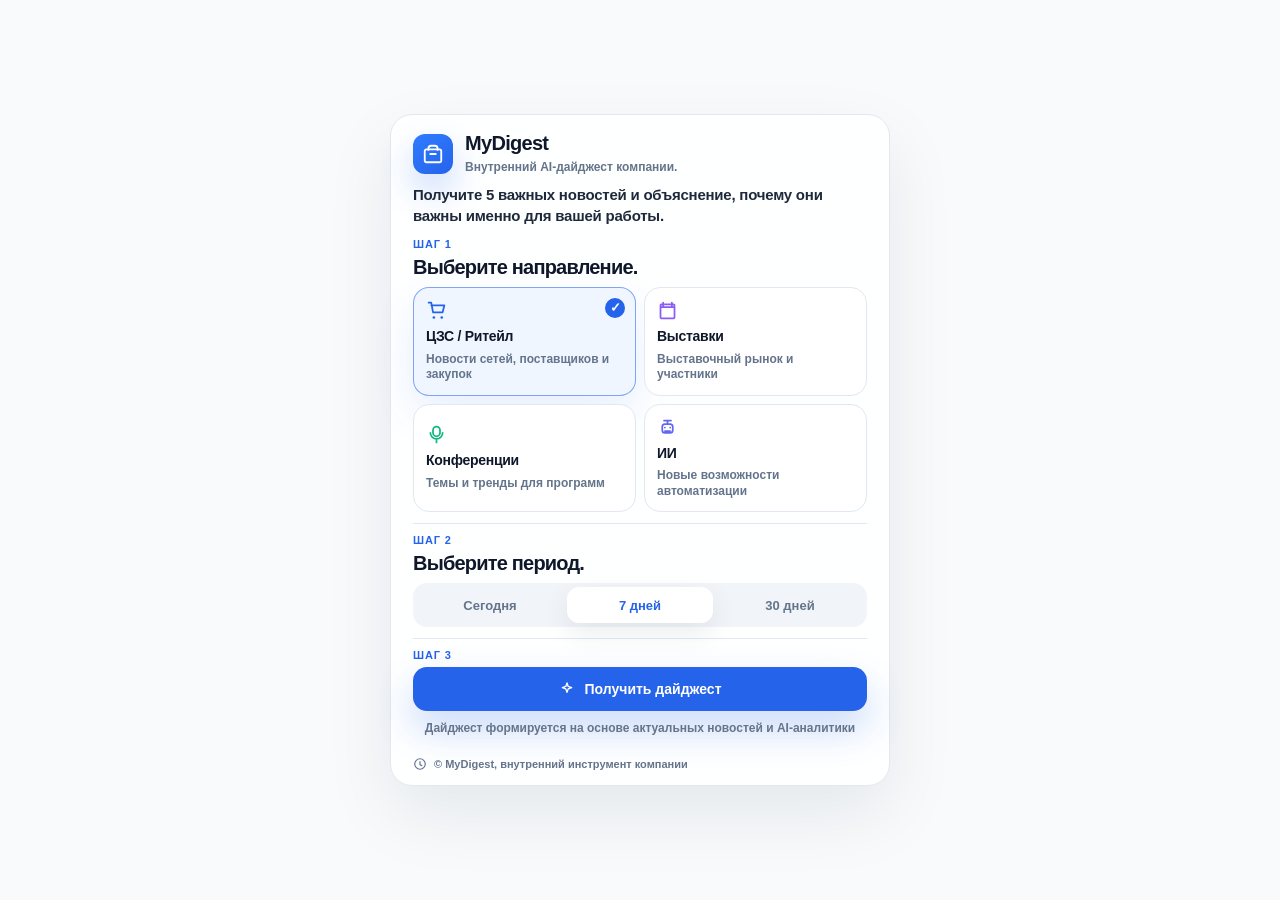
==== index.html @ b39a6622 "Add files via upload" ====
<!doctype html>
<html lang="ru">
<head>
  <meta charset="utf-8" />
  <meta name="viewport" content="width=device-width, initial-scale=1" />
  <title>MyDigest</title>
  <style>
    :root {
      --blue: #2563eb;
      --blue-2: #1d4ed8;
      --ink: #0f172a;
      --text: #1e293b;
      --muted: #64748b;
      --line: #e2e8f0;
      --bg: #f8fafc;
      --soft: #f1f5f9;
      --active: #eff6ff;
      --panel: #ffffff;
      --shadow: 0 28px 70px rgba(15, 23, 42, .08);
      --soft-shadow: 0 16px 38px rgba(15, 23, 42, .06);
      --workspace-bg: url("workspace-bg.jpg");
    }

    * { box-sizing: border-box; }

    html,
    body {
      width: 100%;
      height: 100%;
      min-height: 100%;
      margin: 0;
      padding: 0;
      color: var(--ink);
      background: var(--bg);
      font-family: Inter, "SF Pro Display", "Segoe UI", Arial, sans-serif;
      -webkit-font-smoothing: antialiased;
      text-rendering: optimizeLegibility;
    }

    body {
      min-height: 100vh;
      overflow: hidden;
    }

    body::before,
    body::after {
      content: "";
      position: fixed;
      inset: 0;
      pointer-events: none;
    }

    body::before {
      z-index: -2;
      background:
        radial-gradient(circle at 72% 8%, rgba(37,99,235,.10), transparent 32%),
        radial-gradient(circle at 18% 92%, rgba(37,99,235,.06), transparent 30%),
        var(--workspace-bg) center / cover no-repeat;
      filter: blur(20px);
      transform: scale(1.045);
      opacity: .72;
    }

    body::after {
      z-index: -1;
      background: rgba(248,250,252,.90);
      backdrop-filter: blur(2px);
    }

    button,
    input { font: inherit; }

    button { cursor: pointer; }
    svg { display: block; }

    .app {
      width: 100vw;
      height: 100vh;
      min-height: 100vh;
      display: block;
    }

    .screen {
      height: 100vh;
      min-height: 100vh;
    }

    .start-screen {
      display: grid;
      place-items: center;
      padding: 14px;
    }

    .start-shell {
      width: min(100%, 500px);
      max-height: calc(100vh - 28px);
      padding: 18px 22px 14px;
      border: 1px solid var(--line);
      border-radius: 22px;
      background: rgba(255,255,255,.92);
      box-shadow: var(--shadow);
    }

    .brand {
      display: flex;
      align-items: center;
      gap: 12px;
      margin-bottom: 10px;
    }

    .logo {
      width: 40px;
      height: 40px;
      display: grid;
      place-items: center;
      flex: 0 0 auto;
      border-radius: 12px;
      background: linear-gradient(145deg, #2f7cff, var(--blue));
      color: #fff;
      box-shadow: 0 16px 34px rgba(37,99,235,.24);
    }

    .brand-title {
      margin: 0;
      font-size: 20px;
      line-height: 1.05;
      font-weight: 820;
      letter-spacing: -.035em;
    }

    .brand-subtitle {
      margin: 5px 0 0;
      color: var(--muted);
      font-size: 12px;
      line-height: 1.35;
      font-weight: 560;
    }

    .start-description {
      margin: 0 0 12px;
      max-width: 440px;
      color: var(--text);
      font-size: 15px;
      line-height: 1.38;
      font-weight: 620;
      letter-spacing: -.015em;
    }

    .step {
      padding: 11px 0;
      border-top: 1px solid var(--line);
    }

    .step:first-of-type {
      padding-top: 0;
      border-top: 0;
    }

    .step-label {
      margin: 0 0 6px;
      color: var(--blue);
      font-size: 11px;
      line-height: 1;
      font-weight: 850;
      letter-spacing: .08em;
      text-transform: uppercase;
    }

    .step-title {
      margin: 0 0 9px;
      color: var(--ink);
      font-size: 20px;
      line-height: 1.12;
      font-weight: 850;
      letter-spacing: -.04em;
    }

    .direction-grid {
      display: grid;
      grid-template-columns: repeat(2, minmax(0, 1fr));
      gap: 8px;
    }

    .direction-card {
      position: relative;
      min-height: 88px;
      padding: 12px;
      border: 1px solid var(--line);
      border-radius: 16px;
      background: #fff;
      color: var(--text);
      text-align: left;
      transition: border-color .18s ease, background .18s ease, box-shadow .18s ease, transform .18s ease;
    }

    .direction-card:hover {
      transform: translateY(-1px);
      border-color: #cbd5e1;
      box-shadow: var(--soft-shadow);
    }

    .direction-card.active {
      border-color: rgba(37,99,235,.55);
      background: var(--active);
      box-shadow: 0 18px 42px rgba(37,99,235,.10);
    }

    .direction-card svg {
      width: 21px;
      height: 21px;
      margin-bottom: 7px;
      color: var(--icon);
    }

    .direction-title {
      display: block;
      margin-bottom: 7px;
      color: var(--ink);
      font-size: 14px;
      line-height: 1.2;
      font-weight: 820;
      letter-spacing: -.02em;
    }

    .direction-desc {
      display: block;
      color: var(--muted);
      font-size: 12px;
      line-height: 1.28;
      font-weight: 560;
    }

    .selected-check {
      position: absolute;
      top: 10px;
      right: 10px;
      width: 20px;
      height: 20px;
      display: none;
      place-items: center;
      border-radius: 50%;
      background: var(--blue);
      color: #fff;
      font-size: 13px;
      font-weight: 900;
    }

    .direction-card.active .selected-check { display: grid; }

    .period-list {
      display: grid;
      grid-template-columns: repeat(3, minmax(0, 1fr));
      gap: 4px;
      padding: 4px;
      border-radius: 14px;
      background: var(--soft);
    }

    .period {
      height: 36px;
      display: grid;
      place-items: center;
      border-radius: 12px;
      color: var(--muted);
      font-size: 13px;
      font-weight: 760;
      cursor: pointer;
      transition: background .18s ease, color .18s ease, box-shadow .18s ease;
    }

    .period input {
      position: absolute;
      opacity: 0;
      pointer-events: none;
    }

    .period:has(input:checked) {
      background: #fff;
      color: var(--blue);
      box-shadow: 0 10px 28px rgba(15, 23, 42, .08);
    }

    .primary {
      width: 100%;
      height: 44px;
      display: inline-flex;
      align-items: center;
      justify-content: center;
      gap: 10px;
      border: 0;
      border-radius: 14px;
      background: var(--blue);
      color: #fff;
      font-size: 14px;
      font-weight: 850;
      box-shadow: 0 18px 38px rgba(37,99,235,.24);
      transition: transform .18s ease, background .18s ease, box-shadow .18s ease;
    }

    .primary:hover:not(:disabled) {
      transform: translateY(-1px);
      background: var(--blue-2);
      box-shadow: 0 22px 44px rgba(37,99,235,.28);
    }

    .primary:disabled {
      background: #cbd5e1;
      box-shadow: none;
      cursor: wait;
      transform: none;
    }

    .form-note {
      margin: 9px 0 0;
      color: var(--muted);
      font-size: 12px;
      line-height: 1.38;
      font-weight: 650;
      text-align: center;
    }

    .copyright {
      margin-top: 9px;
      display: flex;
      align-items: center;
      gap: 7px;
      color: var(--muted);
      font-size: 11px;
      font-weight: 600;
    }

    .digest-screen {
      display: none;
      grid-template-rows: auto 1fr;
    }

    .app.is-reading .start-screen { display: none; }
    .app.is-reading .digest-screen { display: grid; }

    .digest-header {
      height: 54px;
      padding: 0 32px;
      display: flex;
      align-items: center;
      justify-content: space-between;
      gap: 22px;
      border-bottom: 1px solid var(--line);
      background: rgba(255,255,255,.76);
      backdrop-filter: blur(18px);
    }

    .header-brand {
      display: flex;
      align-items: center;
      gap: 12px;
      min-width: 0;
    }

    .header-logo {
      width: 30px;
      height: 30px;
      border-radius: 10px;
    }

    .header-name {
      color: var(--ink);
      font-size: 15px;
      font-weight: 850;
      letter-spacing: -.03em;
    }

    .digest-meta {
      margin-left: 8px;
      color: var(--muted);
      font-size: 12px;
      font-weight: 720;
    }

    .secondary {
      height: 36px;
      padding: 0 14px;
      border: 1px solid var(--line);
      border-radius: 12px;
      background: #fff;
      color: var(--blue);
      font-size: 12px;
      font-weight: 820;
      box-shadow: var(--soft-shadow);
      transition: border-color .18s ease, transform .18s ease;
    }

    .secondary:hover {
      border-color: rgba(37,99,235,.4);
      transform: translateY(-1px);
    }

    .digest-workspace {
      width: min(100%, 1040px);
      margin: 0 auto;
      height: calc(100vh - 54px);
      padding: 14px 22px 12px;
      overflow: hidden;
      display: grid;
      grid-template-rows: auto auto auto minmax(0, 1fr) auto;
    }

    .digest-intro {
      margin-bottom: 10px;
      display: grid;
      gap: 6px;
    }

    .digest-intro h1 {
      margin: 0;
      color: var(--ink);
      font-size: 24px;
      line-height: 1.12;
      font-weight: 850;
      letter-spacing: -.045em;
    }

    .digest-intro p {
      margin: 0;
      max-width: 720px;
      color: var(--muted);
      font-size: 13px;
      line-height: 1.35;
      font-weight: 560;
    }

    .topic-card {
      margin-bottom: 10px;
      padding: 11px 14px;
      display: flex;
      align-items: flex-start;
      gap: 14px;
      border: 1px solid #bfdbfe;
      border-radius: 18px;
      background: linear-gradient(135deg, #eff6ff, #fff);
      box-shadow: 0 12px 34px rgba(37,99,235,.08);
    }

    .topic-icon {
      width: 34px;
      height: 34px;
      display: grid;
      place-items: center;
      flex: 0 0 auto;
      border-radius: 12px;
      background: #dbeafe;
      color: var(--blue);
    }

    .topic-card strong {
      display: block;
      margin-bottom: 4px;
      color: var(--blue);
      font-size: 12px;
      font-weight: 850;
    }

    .topic-card p {
      margin: 0;
      color: var(--text);
      font-size: 14px;
      line-height: 1.35;
      font-weight: 650;
    }

    .toolbar {
      margin-bottom: 10px;
      display: grid;
      grid-template-columns: auto 1fr auto;
      align-items: center;
      gap: 22px;
    }

    .news-count {
      color: var(--ink);
      font-size: 13px;
      font-weight: 850;
      letter-spacing: -.015em;
    }

    .dots {
      display: flex;
      justify-content: center;
      gap: 10px;
    }

    .dot {
      width: 8px;
      height: 8px;
      padding: 0;
      border: 0;
      border-radius: 50%;
      background: #cbd5e1;
    }

    .dot.active { background: var(--blue); }

    .arrows {
      display: flex;
      gap: 10px;
    }

    .arrow {
      width: 38px;
      height: 38px;
      display: grid;
      place-items: center;
      border: 1px solid var(--line);
      border-radius: 14px;
      background: #fff;
      color: var(--muted);
      box-shadow: var(--soft-shadow);
      transition: border-color .18s ease, color .18s ease, transform .18s ease;
    }

    .arrow:hover:not(:disabled) {
      border-color: var(--blue);
      color: var(--blue);
      transform: translateY(-1px);
    }

    .arrow.next {
      border-color: var(--blue);
      color: var(--blue);
    }

    .arrow:disabled {
      opacity: .42;
      cursor: not-allowed;
      transform: none;
    }

    .content {
      min-height: 0;
      overflow: hidden;
    }

    .card,
    .state-card {
      width: 100%;
      border: 1px solid var(--line);
      border-radius: 20px;
      background: rgba(255,255,255,.96);
      box-shadow: var(--shadow);
    }

    .card {
      height: 100%;
      min-height: 0;
      padding: 18px 26px 16px;
      animation: fadeIn .22s ease both;
      overflow: hidden;
    }

    @keyframes fadeIn {
      from { opacity: 0; transform: translateY(6px); }
      to { opacity: 1; transform: translateY(0); }
    }

    .news-title {
      margin: 0 0 10px;
      max-width: 900px;
      color: var(--ink);
      font-size: clamp(27px, 2.2vw, 38px);
      line-height: 1.08;
      font-weight: 880;
      letter-spacing: -.055em;
      text-wrap: balance;
    }

    .source-row {
      margin-bottom: 12px;
      padding-bottom: 10px;
      display: flex;
      align-items: center;
      justify-content: space-between;
      gap: 18px;
      border-bottom: 1px solid var(--line);
      color: var(--muted);
      font-size: 12px;
      font-weight: 680;
    }

    .source-left {
      display: flex;
      align-items: center;
      gap: 10px;
      min-width: 0;
    }

    .source-left strong {
      color: var(--ink);
      font-weight: 850;
    }

    .source-link {
      color: var(--blue);
      font-size: 13px;
      font-weight: 850;
      text-decoration: none;
      white-space: nowrap;
    }

    .source-link:hover { text-decoration: underline; }

    .insight-block {
      margin-bottom: 12px;
      padding: 11px 14px;
      display: grid;
      grid-template-columns: auto 1fr;
      gap: 13px;
      border: 1px solid #bfdbfe;
      border-radius: 16px;
      background: #eff6ff;
    }

    .insight-icon {
      width: 30px;
      height: 30px;
      display: grid;
      place-items: center;
      border-radius: 11px;
      background: #dbeafe;
      color: var(--blue);
    }

    .block-kicker {
      margin: 0 0 5px;
      color: var(--blue);
      font-size: 12px;
      line-height: 1;
      font-weight: 850;
      letter-spacing: .01em;
    }

    .insight-text {
      margin: 0;
      max-width: 820px;
      color: var(--ink);
      font-size: 15px;
      line-height: 1.4;
      font-weight: 640;
    }

    .news-block {
      padding-top: 2px;
    }

    .news-block h3 {
      margin: 0 0 7px;
      color: var(--ink);
      font-size: 14px;
      font-weight: 850;
      letter-spacing: -.02em;
    }

    .news-text {
      max-width: 820px;
      color: var(--text);
      font-size: 14px;
      line-height: 1.4;
      font-weight: 500;
    }

    .news-text p {
      margin: 0 0 6px;
    }

    .news-text p:last-child { margin-bottom: 0; }

    .card-footer {
      margin-top: 10px;
      padding-top: 9px;
      display: flex;
      align-items: center;
      justify-content: space-between;
      gap: 18px;
      border-top: 1px solid var(--line);
      color: var(--muted);
      font-size: 12px;
      font-weight: 720;
    }

    .badges {
      display: flex;
      align-items: center;
      gap: 8px;
      flex-wrap: wrap;
    }

    .badge {
      padding: 6px 9px;
      border-radius: 999px;
      background: var(--active);
      color: var(--blue);
      font-size: 11px;
      font-weight: 850;
    }

    .bottom-nav {
      margin-top: 9px;
      display: grid;
      grid-template-columns: 1fr auto 1fr;
      align-items: center;
      gap: 14px;
    }

    .bottom-button {
      height: 44px;
      padding: 0 22px;
      border: 1px solid var(--line);
      border-radius: 12px;
      background: #fff;
      color: var(--ink);
      font-size: 14px;
      font-weight: 760;
      box-shadow: var(--soft-shadow);
    }

    .bottom-button:last-child {
      justify-self: end;
      color: var(--blue);
      border-color: rgba(37,99,235,.35);
    }

    .bottom-button:disabled {
      opacity: .42;
      cursor: not-allowed;
    }

    .bottom-counter {
      color: var(--muted);
      font-size: 14px;
      font-weight: 760;
    }

    .state-card {
      min-height: 0;
      display: grid;
      place-items: center;
      padding: 34px;
    }

    .state-inner {
      max-width: 430px;
      text-align: center;
    }

    .state-icon {
      width: 92px;
      height: 92px;
      margin: 0 auto 22px;
      display: grid;
      place-items: center;
      color: var(--blue);
    }

    .state-card h2 {
      margin: 0 0 10px;
      color: var(--ink);
      font-size: 22px;
      line-height: 1.2;
      font-weight: 850;
      letter-spacing: -.035em;
    }

    .state-card p {
      margin: 0 0 22px;
      color: var(--muted);
      font-size: 15px;
      line-height: 1.55;
      font-weight: 560;
    }

    .retry {
      width: auto;
      min-width: 168px;
      padding: 0 18px;
    }

    .spinner {
      width: 72px;
      height: 72px;
      border: 7px solid #dbeafe;
      border-top-color: var(--blue);
      border-radius: 50%;
      animation: spin 1s linear infinite;
    }

    @keyframes spin {
      to { transform: rotate(360deg); }
    }

    @media (max-width: 760px) {
      .start-screen { padding: 18px; }
      .start-shell { padding: 24px 20px 18px; }
      .direction-grid { grid-template-columns: 1fr; }
      .digest-header { padding: 0 18px; }
      .digest-meta { display: none; }
      .digest-workspace { padding: 22px 18px 26px; }
      .toolbar { grid-template-columns: 1fr auto; }
      .dots { order: 3; grid-column: 1 / -1; }
      .card { padding: 24px 20px 20px; }
      .news-title { font-size: 32px; }
      .source-row,
      .card-footer,
      .bottom-nav { align-items: flex-start; flex-direction: column; display: flex; }
      .bottom-button:last-child { justify-self: stretch; }
      .bottom-button { width: 100%; }
    }
  </style>
</head>
<body>
  <main class="app is-select" id="app">
    <section class="screen start-screen" aria-label="Получение дайджеста">
      <div class="start-shell">
        <div class="brand">
          <div class="logo" aria-hidden="true">
            <svg width="22" height="22" viewBox="0 0 24 24" fill="none">
              <path d="M7 7.5V6a3 3 0 0 1 3-3h4a3 3 0 0 1 3 3v1.5" stroke="currentColor" stroke-width="2" stroke-linecap="round"/>
              <path d="M5 7h14a2 2 0 0 1 2 2v10a2 2 0 0 1-2 2H5a2 2 0 0 1-2-2V9a2 2 0 0 1 2-2Z" stroke="currentColor" stroke-width="2"/>
              <path d="M9 12h6" stroke="currentColor" stroke-width="2" stroke-linecap="round"/>
            </svg>
          </div>
          <div>
            <h1 class="brand-title">MyDigest</h1>
            <p class="brand-subtitle">Внутренний AI-дайджест компании.</p>
          </div>
        </div>

        <p class="start-description">Получите 5 важных новостей и объяснение, почему они важны именно для вашей работы.</p>

        <section class="step">
          <p class="step-label">Шаг 1</p>
          <h2 class="step-title">Выберите направление.</h2>
          <div class="direction-grid">
            <button class="direction-card active" type="button" data-direction="ЦЗС / Ритейл" data-api-direction="retail" style="--icon:#2563eb">
              <span class="selected-check">✓</span>
              <svg viewBox="0 0 24 24" fill="none"><path d="M6 6h15l-2 8H8L6 3H3" stroke="currentColor" stroke-width="2" stroke-linecap="round" stroke-linejoin="round"/><circle cx="9" cy="20" r="1.5" fill="currentColor"/><circle cx="18" cy="20" r="1.5" fill="currentColor"/></svg>
              <span class="direction-title">ЦЗС / Ритейл</span>
              <span class="direction-desc">Новости сетей, поставщиков и закупок</span>
            </button>
            <button class="direction-card" type="button" data-direction="Выставки" data-api-direction="exhibitions" style="--icon:#8b5cf6">
              <span class="selected-check">✓</span>
              <svg viewBox="0 0 24 24" fill="none"><path d="M7 3v4M17 3v4M4 8h16M5 5h14a1 1 0 0 1 1 1v14a1 1 0 0 1-1 1H5a1 1 0 0 1-1-1V6a1 1 0 0 1 1-1Z" stroke="currentColor" stroke-width="2" stroke-linecap="round"/></svg>
              <span class="direction-title">Выставки</span>
              <span class="direction-desc">Выставочный рынок и участники</span>
            </button>
            <button class="direction-card" type="button" data-direction="Конференции" data-api-direction="conferences" style="--icon:#10b981">
              <span class="selected-check">✓</span>
              <svg viewBox="0 0 24 24" fill="none"><path d="M12 14a4 4 0 0 0 4-4V7a4 4 0 0 0-8 0v3a4 4 0 0 0 4 4Z" stroke="currentColor" stroke-width="2"/><path d="M5 10a7 7 0 0 0 14 0M12 17v4" stroke="currentColor" stroke-width="2" stroke-linecap="round"/></svg>
              <span class="direction-title">Конференции</span>
              <span class="direction-desc">Темы и тренды для программ</span>
            </button>
            <button class="direction-card" type="button" data-direction="ИИ" data-api-direction="ai" style="--icon:#6366f1">
              <span class="selected-check">✓</span>
              <svg viewBox="0 0 24 24" fill="none"><rect x="6" y="8" width="12" height="10" rx="3" stroke="currentColor" stroke-width="2"/><path d="M9 12h.01M15 12h.01M9 16h6M12 4v4M8 4h8" stroke="currentColor" stroke-width="2" stroke-linecap="round"/></svg>
              <span class="direction-title">ИИ</span>
              <span class="direction-desc">Новые возможности автоматизации</span>
            </button>
          </div>
        </section>

        <section class="step">
          <p class="step-label">Шаг 2</p>
          <h2 class="step-title">Выберите период.</h2>
          <div class="period-list">
            <label class="period"><input type="radio" name="period" value="today"><span>Сегодня</span></label>
            <label class="period"><input type="radio" name="period" value="7d" checked><span>7 дней</span></label>
            <label class="period"><input type="radio" name="period" value="30d"><span>30 дней</span></label>
          </div>
        </section>

        <section class="step">
          <p class="step-label">Шаг 3</p>
          <button class="primary" id="generateButton" type="button">
            <svg width="16" height="16" viewBox="0 0 24 24" fill="none"><path d="M12 3l1.8 5.2L19 10l-5.2 1.8L12 17l-1.8-5.2L5 10l5.2-1.8L12 3Z" stroke="currentColor" stroke-width="2" stroke-linejoin="round"/></svg>
            <span>Получить дайджест</span>
          </button>
          <p class="form-note">Дайджест формируется на основе актуальных новостей и AI-аналитики</p>
        </section>

        <div class="copyright">
          <svg width="14" height="14" viewBox="0 0 24 24" fill="none"><circle cx="12" cy="12" r="9" stroke="currentColor" stroke-width="2"/><path d="M12 8v5l3 2" stroke="currentColor" stroke-width="2" stroke-linecap="round"/></svg>
          <span>© MyDigest, внутренний инструмент компании</span>
        </div>
      </div>
    </section>

    <section class="screen digest-screen" aria-label="Чтение дайджеста">
      <header class="digest-header">
        <div class="header-brand">
          <div class="logo header-logo" aria-hidden="true">
            <svg width="18" height="18" viewBox="0 0 24 24" fill="none">
              <path d="M7 7.5V6a3 3 0 0 1 3-3h4a3 3 0 0 1 3 3v1.5" stroke="currentColor" stroke-width="2" stroke-linecap="round"/>
              <path d="M5 7h14a2 2 0 0 1 2 2v10a2 2 0 0 1-2 2H5a2 2 0 0 1-2-2V9a2 2 0 0 1 2-2Z" stroke="currentColor" stroke-width="2"/>
            </svg>
          </div>
          <span class="header-name">MyDigest</span>
          <span class="digest-meta" id="digestMeta">ЦЗС / Ритейл · 7 дней</span>
        </div>
        <button class="secondary" id="newDigestButton" type="button">+ Новый дайджест</button>
      </header>

      <div class="digest-workspace">
        <section class="digest-intro">
          <h1 id="summaryText">Мы нашли 5 важных новостей</h1>
          <p>Ниже — краткий анализ того, почему эти новости важны именно для вашей работы.</p>
        </section>

        <section class="topic-card" id="topicCard">
          <div class="topic-icon" aria-hidden="true">
            <svg width="21" height="21" viewBox="0 0 24 24" fill="none"><path d="M12 3l1.8 5.2L19 10l-5.2 1.8L12 17l-1.8-5.2L5 10l5.2-1.8L12 3Z" stroke="currentColor" stroke-width="2" stroke-linejoin="round"/></svg>
          </div>
          <div>
            <strong>Главная тема недели.</strong>
            <p id="topicText">Рынок требует больше проверенных фактов, ясных выводов и связи с рабочим контекстом.</p>
          </div>
        </section>

        <div class="toolbar" id="toolbar">
          <div class="news-count" id="newsCount">Новость 1 из 5</div>
          <div class="dots" id="dots"></div>
          <div class="arrows">
            <button class="arrow" id="prevButton" type="button" aria-label="Предыдущая новость">
              <svg width="20" height="20" viewBox="0 0 24 24" fill="none"><path d="M15 6l-6 6 6 6" stroke="currentColor" stroke-width="2" stroke-linecap="round" stroke-linejoin="round"/></svg>
            </button>
            <button class="arrow next" id="nextButton" type="button" aria-label="Следующая новость">
              <svg width="20" height="20" viewBox="0 0 24 24" fill="none"><path d="M9 6l6 6-6 6" stroke="currentColor" stroke-width="2" stroke-linecap="round" stroke-linejoin="round"/></svg>
            </button>
          </div>
        </div>

        <section class="content" id="content"></section>

        <nav class="bottom-nav" id="bottomNav" aria-label="Навигация по новостям">
          <button class="bottom-button" id="bottomPrevButton" type="button">← Предыдущая</button>
          <span class="bottom-counter" id="bottomCounter">1 из 5</span>
          <button class="bottom-button" id="bottomNextButton" type="button">Следующая →</button>
        </nav>
      </div>
    </section>
  </main>

  <script>
    const DEMO_FALLBACK = {
      "ЦЗС / Ритейл": [
        {
          title: "Сети усиливают требования к устойчивости поставщика.",
          insight: "Для ЦЗС это означает, что переговоры всё чаще строятся не только вокруг продукта, но и вокруг логистики, промо-поддержки, маржи и финансовой устойчивости поставщика.",
          summary: "Крупные ритейлеры усиливают предварительную оценку поставщиков ещё до начала переговоров. Помимо качества продукта, сети всё чаще запрашивают данные по маржинальности, стабильности поставок, промо-плану и готовности работать с категорией на длинной дистанции. Это меняет ожидания к поставщикам и делает коммерческую подготовку важнее обычной презентации товара.",
          source: "Retail.ru",
          url: "https://www.retail.ru/news/fix-price-sredniy-chek-v-kategorii-stm-vyros-na-32-16-aprelya-2024-239891/"
        }
      ],
      "Выставки": [
        {
          title: "Выставки смещаются от посещения стендов к практическим маршрутам.",
          insight: "Для выставочных проектов это сигнал, что ценность события всё сильнее зависит от полезных встреч, понятной навигации и деловой программы вокруг конкретных задач посетителя.",
          summary: "Участники отраслевых событий всё чаще оценивают выставку не по масштабу экспозиции, а по практической пользе визита. Посетителям важны заранее собранные маршруты, подбор поставщиков, короткие деловые сессии и возможность быстро найти нужные контакты. Это усиливает роль организатора как навигатора по рынку, а не только продавца площади.",
          source: "ExpoMap",
          url: "https://www.prod-expo.ru/ru/media/news/index.php?id4=19779"
        }
      ],
      "Конференции": [
        {
          title: "Практическая регуляторика остаётся самой ценной темой для аудитории.",
          insight: "Для конференционного направления это показывает спрос на программы, где регуляторные изменения объясняются через кейсы, ошибки компаний и понятный контекст для участников рынка.",
          summary: "В медицинских и фармацевтических направлениях участникам важны изменения правил, разборы ошибок и практические последствия для бизнеса. Аудитория ожидает не общих лекций, а прикладного контекста: какие документы меняются, где возникают риски, как это влияет на сроки, доступ к рынку и операционную работу. Такие темы сохраняют высокий интерес, потому что напрямую связаны с деньгами и устойчивостью компаний.",
          source: "Vademecum",
          url: "https://medvestnik.ru/content/articles/ot-zvonka-do-chernogo-lebedya-kak-kliniki-vyjivaut-v-omnikanalnom-haose.html"
        }
      ],
      "ИИ": [
        {
          title: "AI-агенты переходят от экспериментов к рабочим процессам.",
          insight: "Для компании это означает, что ценность ИИ смещается от генерации текста к инструментам, которые встроены в документы, поиск, аналитику и ежедневные операции сотрудников.",
          summary: "Новые AI-инструменты всё чаще подключаются к данным, рабочим системам и корпоративным документам. Компании начинают оценивать ИИ не по эффекту новизны, а по способности сокращать время на поиск, обработку информации и подготовку решений. Это делает внутренние AI-продукты более прикладными: они должны давать проверенный результат в конкретном рабочем сценарии.",
          source: "OpenAI",
          url: "https://openai.com/business/workspace-agents/"
        }
      ]
    };

    const state = {
      direction: "ЦЗС / Ритейл",
      apiDirection: "retail",
      current: 0,
      updatedAt: new Date(),
      items: []
    };

    function demoItemsForDirection(directionName) {
      const lists = {
        "ЦЗС / Ритейл": [
          DEMO_FALLBACK["ЦЗС / Ритейл"][0],
          {
            title: "Онлайн-продажи FMCG продолжают расти быстрее офлайна.",
            insight: "Для ЦЗС это усиливает значение e-commerce аргументов: поставщику важно показывать не только товар, но и готовность к онлайн-каталогу, доставке, промо и работе с данными.",
            summary: "Покупатели всё чаще выбирают удобные онлайн-каналы для товаров повседневного спроса. Ритейлеры развивают собственные сервисы доставки, маркетплейс-партнёрства и быстрые форматы заказа. Для поставщиков это означает рост требований к карточкам товара, остаткам, логистике и скорости реакции на спрос.",
            source: "Infoline",
            url: "https://www.retail.ru/news/fix-price-v-2022-godu-kolichestvo-onlayn-zakazov-vyroslo-v-2-3-raza-22-marta-2023-226967/"
          },
          {
            title: "СТМ становится инструментом контроля цены в категориях.",
            insight: "Для ЦЗС это делает переговоры с поставщиками более коммерческими: сети будут сравнивать бренд не только по узнаваемости, но и по экономике категории рядом с собственной маркой.",
            summary: "Розничные сети продолжают расширять ассортимент собственных торговых марок. СТМ помогает удерживать цену, управлять маржей и закрывать спрос в чувствительных категориях. Это меняет позицию внешних поставщиков: им нужно яснее доказывать добавленную ценность продукта.",
            source: "Retail.ru",
            url: "https://www.retail.ru/news/romir-penetratsiya-stm-v-fmcg-chek-dostigla-pochti-99-15-aprelya-2024-239807/"
          },
          {
            title: "Поставщики чаще конкурируют скоростью поставки, а не только ценой.",
            insight: "Для ЦЗС это означает, что устойчивость поставок становится отдельным аргументом в переговорах с сетями и категорийными менеджерами.",
            summary: "В ритейле сохраняется фокус на наличии товара, предсказуемой логистике и быстрой реакции на изменение спроса. Сети внимательно смотрят на способность поставщика выдерживать график, поддерживать остатки и быстро закрывать дефицит. Цена остаётся важной, но всё чаще рассматривается вместе с операционной надёжностью.",
            source: "Коммерсантъ",
            url: "https://www.kommersant.ru/gallery/4509704"
          },
          {
            title: "Промо-активность всё сильнее зависит от данных по категории.",
            insight: "Для ЦЗС это повышает ценность поставщиков, которые приходят на переговоры с аналитикой спроса, сценариями промо и понятным эффектом для сети.",
            summary: "Ритейлеры аккуратнее относятся к промо и всё чаще оценивают его через влияние на маржу, частоту покупки и остатки. Универсальные скидки уступают место точечным механикам под категорию и аудиторию. Поставщикам важно объяснять, как акция влияет не только на продажи, но и на экономику полки.",
            source: "РБК",
            url: "https://www.retail.ru/rbc/pressreleases/chto-proiskhodit-v-riteyle-v-2025-godu/"
          }
        ],
        "Выставки": [
          DEMO_FALLBACK["Выставки"][0],
          {
            title: "Экспоненты ждут от выставок больше лидов и меньше случайного трафика.",
            insight: "Для выставочных проектов это усиливает роль матчмейкинга, предварительной квалификации посетителей и понятной ценности участия для продаж.",
            summary: "Компании всё внимательнее считают отдачу от участия в выставках. Им важны не только посетители стенда, но и заранее подготовленные встречи, релевантные закупщики и понятный путь от контакта к сделке. Организаторы, которые помогают управлять качеством аудитории, получают более сильный аргумент для продажи участия.",
            source: "ExpoMap",
            url: "https://www.prod-expo.ru/ru/media/news/index.php?id4=19779"
          },
          {
            title: "Деловая программа становится способом удержать профессиональную аудиторию.",
            insight: "Для выставок это значит, что контент должен быть встроен в маршрут посетителя и помогать ему быстро понять рынок, поставщиков и новые решения.",
            summary: "Профессиональные посетители всё чаще планируют визит вокруг полезных сессий, встреч и коротких отраслевых разборов. Выставка превращается в место, где можно не только посмотреть стенды, но и быстро собрать картину рынка. Это повышает требования к структуре программы и удобству навигации.",
            source: "WorldFood Moscow",
            url: "https://www.prod-expo.ru/ru/media/news/index.php?id4=13105"
          },
          {
            title: "Фудовые выставки усиливают фокус на СТМ и поставках для сетей.",
            insight: "Для выставочных команд это рабочая тема для привлечения экспонентов, которым нужен прямой контакт с закупщиками и сетевым ритейлом.",
            summary: "На продовольственных выставках растёт интерес к собственным маркам, контрактному производству и поставкам под конкретные категории сетей. Участники ищут не просто витрину, а канал выхода на закупщиков. Это делает закупочные встречи и отраслевые маршруты ключевой частью ценности события.",
            source: "Продэкспо",
            url: "https://www.prod-expo.ru/ru/media/news/index.php?id4=20739"
          },
          {
            title: "Нон-фуд участники ожидают больше прикладных сценариев для продаж.",
            insight: "Для выставок это сигнал развивать форматы, где экспоненты видят конкретные сегменты спроса, закупочные задачи и возможности партнёрств.",
            summary: "В нон-фуд категориях участникам важны понятные каналы продаж, работа с сетями, маркетплейсами и специализированными закупщиками. Выставка должна помогать быстро найти релевантного партнёра и показать продукт в контексте категории. Чем точнее сегментирована аудитория, тем выше воспринимаемая польза участия.",
            source: "Петерфуд",
            url: "https://www.prod-expo.ru/ru/media/news/index.php?id4=14273"
          }
        ],
        "Конференции": [
          DEMO_FALLBACK["Конференции"][0],
          {
            title: "Медицинские организации обсуждают эффективность управления клиникой.",
            insight: "Для конференций это потенциальный трек про экономику клиники, загрузку врачей, пациентский сервис и цифровые инструменты управления.",
            summary: "Руководители медицинских организаций всё чаще смотрят на клинику как на систему процессов, а не только на набор медицинских услуг. В фокусе остаются загрузка специалистов, повторные визиты, качество сервиса и контроль расходов. Такая повестка хорошо подходит для практических разборов с управленцами и отраслевыми экспертами.",
            source: "Медвестник",
            url: "https://medvestnik.ru/content/news/kak-ostanovit-ubytki-chastnoi-kliniki.html"
          },
          {
            title: "Качество и соответствие требованиям становятся рыночным преимуществом.",
            insight: "Для конференционного направления это тема для программы о контроле качества, документах, проверках и доверии к производителям.",
            summary: "В фармацевтическом и медицинском секторах регуляторные требования влияют на сроки, партнёрства и доступ к рынку. Компании всё чаще рассматривают качество как часть конкурентной позиции, а не только как обязательную процедуру. Участникам рынка нужны понятные разборы изменений и практические кейсы.",
            source: "GxP News",
            url: "https://pharmvestnik.ru/content/articles/vrachebnaya-promociya-pod-periskopom.html"
          },
          {
            title: "Цифровизация медицины должна показывать измеримый эффект.",
            insight: "Для конференций это создаёт спрос на сессии с реальными кейсами: как цифровые решения сокращают ручную работу, ускоряют процессы и повышают прозрачность.",
            summary: "Медицинские организации осторожнее подходят к цифровым решениям и оценивают их через практическую пользу. Важны не общие заявления о технологиях, а понятный эффект для врачей, администраторов и пациентов. Это делает прикладные кейсы и честные разборы внедрения особенно ценными для аудитории.",
            source: "Фармвестник",
            url: "https://pharmvestnik.ru/content/news/veronika-borovleva-u-nas-s-medicinskim-soobshestvom-obshaya-bol-nekomplaentnye-pacienty.html"
          },
          {
            title: "Производители медизделий ждут ясности по правилам обращения.",
            insight: "Для конференций это поддерживает интерес к форматам, где регуляторы, производители и дистрибуторы обсуждают требования на языке практики.",
            summary: "Рынок медизделий остаётся чувствительным к изменениям в регистрации, маркировке и контроле обращения продукции. Участникам важны сроки, документы, типовые ошибки и последствия для поставок. Конференционная программа может закрывать эту потребность через практические дорожные карты и вопросы к экспертам.",
            source: "Росздравнадзор",
            url: "https://www.roszdravnadzor.gov.ru/spec/medproducts/control"
          }
        ],
        "ИИ": [
          DEMO_FALLBACK["ИИ"][0],
          {
            title: "Компании встраивают AI-поиск в корпоративные знания.",
            insight: "Для компании это означает рост ценности внутренних инструментов, которые быстро находят проверенную информацию и сокращают ручную работу с документами.",
            summary: "AI-поиск всё чаще используется не как отдельный чат, а как слой поверх корпоративных баз знаний, файлов и рабочих систем. Пользователь ожидает получить ответ с источником, контекстом и возможностью проверить материал. Это приближает AI-инструменты к ежедневной операционной работе сотрудников.",
            source: "Microsoft",
            url: "https://www.microsoft.com/en-us/microsoft-cloud/blog/2026/05/19/accelerating-agentic-ai-from-experimentation-to-business-impact/"
          },
          {
            title: "AI-агенты требуют контроля источников и прав доступа.",
            insight: "Для внутренних AI-продуктов это подчёркивает необходимость прозрачных источников, ограничений доступа и понятного качества ответа.",
            summary: "Когда AI-инструмент начинает не только отвечать, но и искать, анализировать и собирать материалы, растёт значение контроля. Компании обращают внимание на происхождение данных, доступ к документам и проверку результата. Без этого AI остаётся экспериментом, а не надёжным рабочим инструментом.",
            source: "Anthropic",
            url: "https://www.anthropic.com/news/integrations"
          },
          {
            title: "ИИ смещается от генерации контента к автоматизации процессов.",
            insight: "Для компании это сигнал смотреть на ИИ через экономию времени в конкретных задачах: мониторинг, подготовка материалов, анализ источников и быстрые рабочие выжимки.",
            summary: "Рынок всё меньше воспринимает ИИ как инструмент только для текстов и картинок. На первый план выходят сценарии, где система подключается к процессам, собирает данные и помогает принять решение быстрее. Это повышает спрос на продукты, которые встроены в ежедневный рабочий контекст.",
            source: "OpenAI",
            url: "https://openai.com/business/workspace-agents/"
          },
          {
            title: "AI-инфраструктура становится отдельным направлением инвестиций.",
            insight: "Для компании это означает, что внедрение ИИ требует не только интерфейса, но и устойчивой архитектуры данных, источников, безопасности и обновления информации.",
            summary: "Крупные технологические компании развивают инфраструктуру для AI-агентов, локальных моделей и корпоративных сценариев. Это показывает, что рынок переходит от демонстраций к промышленному использованию. Для внутренних продуктов важны стабильность, обновляемость и доверие к результату.",
            source: "NVIDIA",
            url: "https://blogs.nvidia.com/blog/ai-agents/"
          }
        ]
      };
      return (lists[directionName] || DEMO_FALLBACK[directionName] || []).map(normalizeItem);
    }

    const periodInputs = [...document.querySelectorAll("input[name='period']")];
    const directionButtons = [...document.querySelectorAll(".direction-card")];
    const generateButton = document.getElementById("generateButton");
    const newDigestButton = document.getElementById("newDigestButton");
    const app = document.getElementById("app");
    const summaryText = document.getElementById("summaryText");
    const digestMeta = document.getElementById("digestMeta");
    const topicText = document.getElementById("topicText");
    const toolbar = document.getElementById("toolbar");
    const topicCard = document.getElementById("topicCard");
    const newsCount = document.getElementById("newsCount");
    const dots = document.getElementById("dots");
    const prevButton = document.getElementById("prevButton");
    const nextButton = document.getElementById("nextButton");
    const bottomNav = document.getElementById("bottomNav");
    const bottomPrevButton = document.getElementById("bottomPrevButton");
    const bottomNextButton = document.getElementById("bottomNextButton");
    const bottomCounter = document.getElementById("bottomCounter");
    const content = document.getElementById("content");

    function periodValue() {
      return periodInputs.find((item) => item.checked)?.value || "7";
    }

    function periodLabel() {
      const value = periodValue();
      if (value === "today") return "сегодня";
      if (value === "7d") return "7 дней";
      return "30 дней";
    }

    function periodPhrase() {
      const value = periodValue();
      if (value === "today") return "сегодня";
      return `последние ${periodLabel()}`;
    }

    function escapeHtml(value) {
      return String(value || "")
        .replaceAll("&", "&amp;")
        .replaceAll("<", "&lt;")
        .replaceAll(">", "&gt;")
        .replaceAll('"', "&quot;")
        .replaceAll("'", "&#039;");
    }

    function safeUrl(value) {
      try {
        const url = new URL(String(value || ""), window.location.href);
        return ["http:", "https:"].includes(url.protocol) ? url.href : "#";
      } catch (error) {
        return "#";
      }
    }

    function splitParagraphs(text) {
      const sentences = String(text || "")
        .replace(/\s+/g, " ")
        .split(/(?<=[.!?])\s+/)
        .map((item) => item.trim())
        .filter(Boolean);

      if (sentences.length <= 2) return sentences;
      return [
        sentences.slice(0, Math.ceil(sentences.length / 2)).join(" "),
        sentences.slice(Math.ceil(sentences.length / 2)).join(" ")
      ];
    }

    function normalizeItem(item) {
      if (Array.isArray(item)) {
        return {
          title: item[0] || item[1] || "Новость без заголовка",
          conclusion: item[1] || item[0] || "",
          summary: item[2] || item[1] || "",
          source: item[3] || "Источник",
          url: item[4] || item[3] || "#",
          publishedAt: new Date().toISOString(),
          importance: "Важно",
          readingTime: "2 мин чтения"
        };
      }
      return {
        title: item.title || item.conclusion || item.insight || "Новость без заголовка",
        conclusion: item.conclusion || item.insight || "",
        summary: item.summary || "",
        source: item.source || "Источник",
        url: item.url || "#",
        publishedAt: item.publishedAt || new Date().toISOString(),
        importance: item.importance || "Важно",
        readingTime: item.readingTime || "2 мин чтения"
      };
    }

    function updateShell() {
      const total = state.items.length;
      summaryText.textContent = `Мы нашли ${total} важных новостей`;
      digestMeta.textContent = `${state.direction} · ${periodLabel()}`;
      topicText.textContent = state.items[0]?.conclusion || "Мы отобрали главное и связали новости с рабочим контекстом направления.";
    }

    function renderDots(total) {
      dots.innerHTML = Array.from({ length: total }, (_, index) => (
        `<button class="dot ${index === state.current ? "active" : ""}" data-index="${index}" aria-label="Новость ${index + 1}"></button>`
      )).join("");
    }

    function updateNavigation() {
      const total = state.items.length;
      newsCount.textContent = `Новость ${state.current + 1} из ${total}`;
      bottomCounter.textContent = `${state.current + 1} из ${total}`;
      prevButton.disabled = state.current === 0;
      bottomPrevButton.disabled = state.current === 0;
      nextButton.disabled = state.current === total - 1;
      bottomNextButton.disabled = state.current === total - 1;
      renderDots(total);
    }

    function renderCard() {
      const item = normalizeItem(state.items[state.current]);
      const updatedLabel = state.updatedAt.toLocaleString("ru-RU", {
        day: "2-digit",
        month: "short",
        hour: "2-digit",
        minute: "2-digit"
      });
      const paragraphs = splitParagraphs(item.summary);
      const publishedLabel = new Date(item.publishedAt).toLocaleString("ru-RU", {
        day: "2-digit",
        month: "short",
        hour: "2-digit",
        minute: "2-digit"
      });
      updateShell();
      updateNavigation();
      toolbar.hidden = false;
      topicCard.hidden = false;
      bottomNav.hidden = false;
      content.innerHTML = `
        <article class="card">
          <h2 class="news-title">${escapeHtml(item.title)}</h2>
          <div class="source-row">
            <div class="source-left">
              <svg width="19" height="19" viewBox="0 0 24 24" fill="none"><circle cx="12" cy="12" r="9" stroke="currentColor" stroke-width="2"/><path d="M3 12h18M12 3c2.5 2.5 3.5 5.5 3.5 9s-1 6.5-3.5 9M12 3c-2.5 2.5-3.5 5.5-3.5 9s1 6.5 3.5 9" stroke="currentColor" stroke-width="1.7"/></svg>
              <span>Источник: <strong>${escapeHtml(item.source)}</strong> · Обновлено ${escapeHtml(publishedLabel || updatedLabel)}</span>
            </div>
            <a class="source-link" href="${safeUrl(item.url)}" target="_blank" rel="noreferrer">Открыть оригинал ↗</a>
          </div>

          <section class="insight-block">
            <div class="insight-icon" aria-hidden="true">
              <svg width="18" height="18" viewBox="0 0 24 24" fill="none"><path d="M9 18h6M10 22h4M12 2a7 7 0 0 0-4 12.75V16h8v-1.25A7 7 0 0 0 12 2Z" stroke="currentColor" stroke-width="2" stroke-linecap="round" stroke-linejoin="round"/></svg>
            </div>
            <div>
              <p class="block-kicker">Как это можно использовать внутри компании</p>
              <p class="insight-text">${escapeHtml(item.conclusion)}</p>
            </div>
          </section>

          <section class="news-block">
            <h3>Что произошло</h3>
            <div class="news-text">${paragraphs.map((paragraph) => `<p>${escapeHtml(paragraph)}</p>`).join("")}</div>
          </section>

          <footer class="card-footer">
            <div class="badges">
              <span class="badge">${escapeHtml(item.importance)}</span>
              <span class="badge">${escapeHtml(state.direction)}</span>
            </div>
            <span>${escapeHtml(item.readingTime)}</span>
          </footer>
        </article>
      `;
    }

    function renderState(type) {
      toolbar.hidden = true;
      topicCard.hidden = type !== "loading";
      bottomNav.hidden = true;
      const states = {
        loading: {
          icon: '<div class="spinner"></div>',
          title: "Ищем свежие новости...",
          text: "Это займёт всего несколько секунд."
        },
        empty: {
          icon: '<svg width="92" height="92" viewBox="0 0 92 92" fill="none"><rect x="24" y="18" width="34" height="46" rx="6" fill="#edf4ff"/><path d="M34 31h16M34 41h16M34 51h10" stroke="#8fa3c6" stroke-width="4" stroke-linecap="round"/><circle cx="58" cy="58" r="13" stroke="#2563eb" stroke-width="5"/><path d="M68 68l10 10" stroke="#2563eb" stroke-width="5" stroke-linecap="round"/></svg>',
          title: "За выбранный период свежих новостей не найдено.",
          text: "Попробуйте изменить период или выбрать другое направление."
        },
        error: {
          icon: '<svg width="92" height="92" viewBox="0 0 92 92" fill="none"><rect x="26" y="20" width="40" height="40" rx="12" fill="#ffe2e2"/><path d="M46 29l17 31H29l17-31Z" stroke="#ef4444" stroke-width="5" stroke-linejoin="round"/><path d="M46 42v9M46 58h.01" stroke="#ef4444" stroke-width="5" stroke-linecap="round"/></svg>',
          title: "Не удалось обновить дайджест.",
          text: "Попробуйте ещё раз."
        }
      };
      const currentState = states[type];
      content.innerHTML = `
        <div class="state-card">
          <div class="state-inner">
            <div class="state-icon">${currentState.icon}</div>
            <h2>${currentState.title}</h2>
            <p>${currentState.text}</p>
            ${type === "loading" ? "" : '<button class="primary retry" type="button" id="retryButton">Попробовать снова</button>'}
          </div>
        </div>
      `;
      document.getElementById("retryButton")?.addEventListener("click", loadDigest);
    }

    async function requestFreshDigest() {
      const url = `/api/digest?direction=${encodeURIComponent(state.apiDirection)}&period=${encodeURIComponent(periodValue())}`;
      const response = await fetch(url, { headers: { "Accept": "application/json" } });
      if (!response.ok) throw new Error("Digest API unavailable");
      const payload = await response.json();
      if (!Array.isArray(payload.items)) throw new Error("Invalid digest payload");
      state.items = payload.items.slice(0, 5).map(normalizeItem);
      state.updatedAt = payload.updatedAt ? new Date(payload.updatedAt) : new Date();
    }

    async function loadDigest() {
      app.classList.remove("is-select");
      app.classList.add("is-reading");
      generateButton.disabled = true;
      state.current = 0;
      updateShell();
      renderState("loading");
      try {
        await requestFreshDigest();
      } catch (error) {
        if (window.location.protocol === "file:") {
          state.items = demoItemsForDirection(state.direction);
          state.updatedAt = new Date();
          await new Promise((resolve) => setTimeout(resolve, 550));
        } else {
          generateButton.disabled = false;
          renderState("error");
          return;
        }
      }
      generateButton.disabled = false;
      if (!state.items.length) {
        renderState("empty");
        return;
      }
      renderCard();
    }

    function goTo(index) {
      if (index < 0 || index >= state.items.length) return;
      state.current = index;
      renderCard();
    }

    directionButtons.forEach((button) => {
      button.addEventListener("click", () => {
        state.direction = button.dataset.direction;
        state.apiDirection = button.dataset.apiDirection;
        directionButtons.forEach((item) => item.classList.toggle("active", item === button));
      });
    });

    generateButton.addEventListener("click", loadDigest);

    newDigestButton.addEventListener("click", () => {
      app.classList.remove("is-reading");
      app.classList.add("is-select");
      content.innerHTML = "";
      toolbar.hidden = false;
      topicCard.hidden = false;
      bottomNav.hidden = false;
    });

    prevButton.addEventListener("click", () => goTo(state.current - 1));
    nextButton.addEventListener("click", () => goTo(state.current + 1));
    bottomPrevButton.addEventListener("click", () => goTo(state.current - 1));
    bottomNextButton.addEventListener("click", () => goTo(state.current + 1));

    dots.addEventListener("click", (event) => {
      const dot = event.target.closest("[data-index]");
      if (!dot) return;
      goTo(Number(dot.dataset.index));
    });
  </script>
</body>
</html>
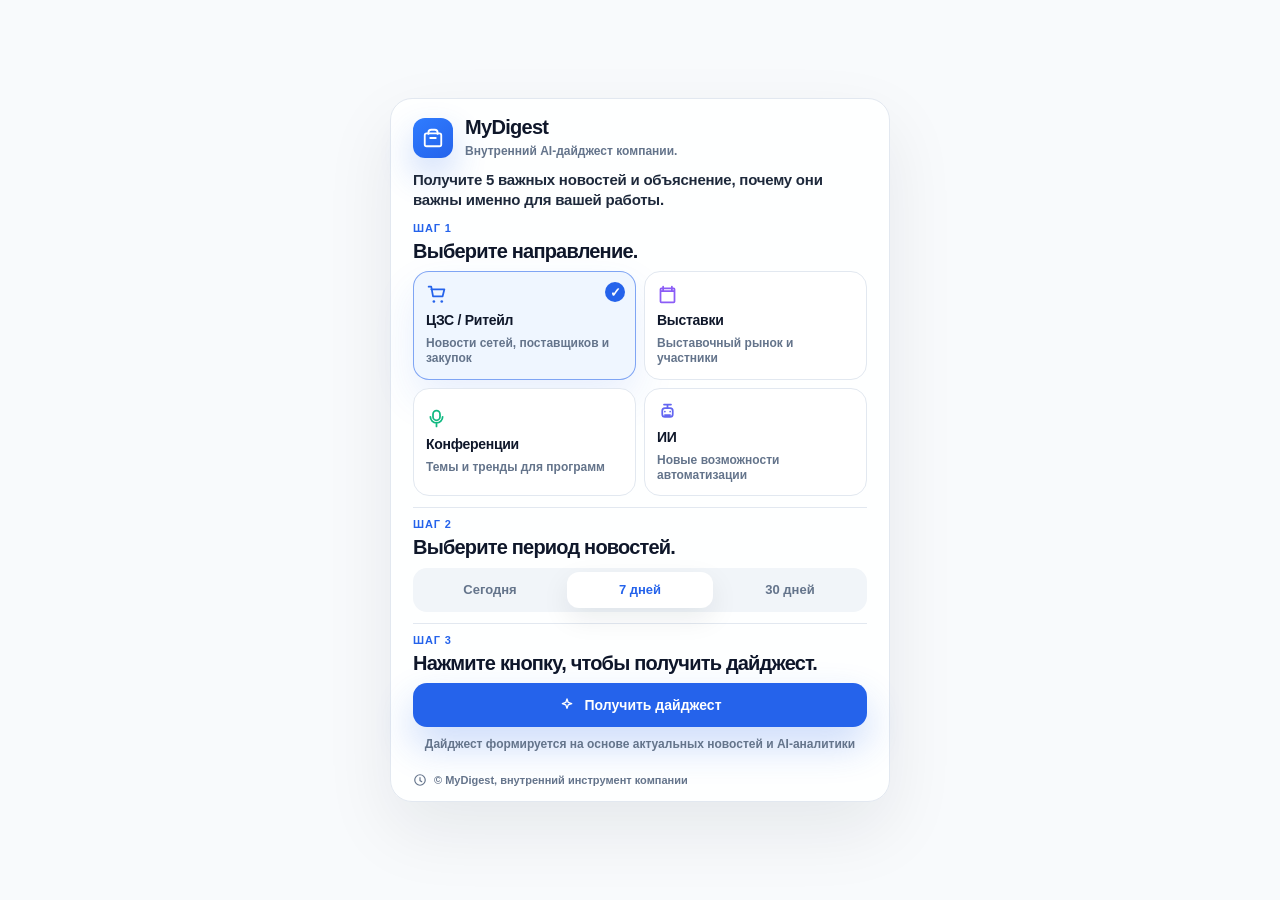
==== commit 0143ae0c: "Improve digest source filtering" ====
--- a/index.html
+++ b/index.html
@@ -401,7 +401,7 @@
       padding: 14px 22px 12px;
       overflow: hidden;
       display: grid;
-      grid-template-rows: auto auto auto minmax(0, 1fr) auto;
+      grid-template-rows: auto auto minmax(0, 1fr) auto;
     }
 
     .digest-intro {
@@ -429,6 +429,7 @@
     }
 
     .topic-card {
+      display: none !important;
       margin-bottom: 10px;
       padding: 11px 14px;
       display: flex;
@@ -867,7 +868,7 @@
 
         <section class="step">
           <p class="step-label">Шаг 2</p>
-          <h2 class="step-title">Выберите период.</h2>
+          <h2 class="step-title">Выберите период новостей.</h2>
           <div class="period-list">
             <label class="period"><input type="radio" name="period" value="today"><span>Сегодня</span></label>
             <label class="period"><input type="radio" name="period" value="7d" checked><span>7 дней</span></label>
@@ -877,6 +878,7 @@
 
         <section class="step">
           <p class="step-label">Шаг 3</p>
+          <h2 class="step-title">Нажмите кнопку, чтобы получить дайджест.</h2>
           <button class="primary" id="generateButton" type="button">
             <svg width="16" height="16" viewBox="0 0 24 24" fill="none"><path d="M12 3l1.8 5.2L19 10l-5.2 1.8L12 17l-1.8-5.2L5 10l5.2-1.8L12 3Z" stroke="currentColor" stroke-width="2" stroke-linejoin="round"/></svg>
             <span>Получить дайджест</span>
@@ -990,6 +992,7 @@
       direction: "ЦЗС / Ритейл",
       apiDirection: "retail",
       current: 0,
+      visibleLimit: 5,
       updatedAt: new Date(),
       items: []
     };
@@ -1232,13 +1235,17 @@
     }
 
     function updateNavigation() {
-      const total = state.items.length;
-      newsCount.textContent = `Новость ${state.current + 1} из ${total}`;
-      bottomCounter.textContent = `${state.current + 1} из ${total}`;
+      const total = Math.min(state.visibleLimit, state.items.length);
+      newsCount.textContent = `Новость ${state.current + 1} из ${state.items.length}`;
+      bottomCounter.textContent = `${state.current + 1} из ${state.items.length}`;
       prevButton.disabled = state.current === 0;
       bottomPrevButton.disabled = state.current === 0;
-      nextButton.disabled = state.current === total - 1;
-      bottomNextButton.disabled = state.current === total - 1;
+      nextButton.disabled = state.current >= total - 1;
+      bottomNextButton.disabled = state.current >= total - 1;
+      const canLoadMore = state.current === 4 && state.items.length > 5 && state.visibleLimit === 5;
+      bottomNextButton.textContent = canLoadMore ? "Дополнительные дайджесты →" : "Следующая →";
+      bottomNextButton.disabled = state.current >= total - 1 && !canLoadMore;
+      nextButton.disabled = state.current >= total - 1 && !canLoadMore;
       renderDots(total);
     }
 
@@ -1260,7 +1267,7 @@
       updateShell();
       updateNavigation();
       toolbar.hidden = false;
-      topicCard.hidden = false;
+      topicCard.hidden = true;
       bottomNav.hidden = false;
       content.innerHTML = `
         <article class="card">
@@ -1336,12 +1343,22 @@
 
     async function requestFreshDigest() {
       const url = `/api/digest?direction=${encodeURIComponent(state.apiDirection)}&period=${encodeURIComponent(periodValue())}`;
-      const response = await fetch(url, { headers: { "Accept": "application/json" } });
-      if (!response.ok) throw new Error("Digest API unavailable");
-      const payload = await response.json();
-      if (!Array.isArray(payload.items)) throw new Error("Invalid digest payload");
-      state.items = payload.items.slice(0, 5).map(normalizeItem);
-      state.updatedAt = payload.updatedAt ? new Date(payload.updatedAt) : new Date();
+      const controller = new AbortController();
+      const timeout = setTimeout(() => controller.abort(), 30000);
+
+      try {
+        const response = await fetch(url, {
+          headers: { "Accept": "application/json" },
+          signal: controller.signal
+        });
+        if (!response.ok) throw new Error("Digest API unavailable");
+        const payload = await response.json();
+        if (!Array.isArray(payload.items)) throw new Error("Invalid digest payload");
+        state.items = payload.items.slice(0, 10).map(normalizeItem);
+        state.updatedAt = payload.updatedAt ? new Date(payload.updatedAt) : new Date();
+      } finally {
+        clearTimeout(timeout);
+      }
     }
 
     async function loadDigest() {
@@ -1349,6 +1366,7 @@
       app.classList.add("is-reading");
       generateButton.disabled = true;
       state.current = 0;
+      state.visibleLimit = 5;
       updateShell();
       renderState("loading");
       try {
@@ -1374,8 +1392,14 @@
 
     function goTo(index) {
       if (index < 0 || index >= state.items.length) return;
+      if (index >= state.visibleLimit) return;
       state.current = index;
       renderCard();
+    }
+
+    function showMoreDigests() {
+      state.visibleLimit = Math.min(10, state.items.length);
+      goTo(5);
     }
 
     directionButtons.forEach((button) => {
@@ -1393,14 +1417,20 @@
       app.classList.add("is-select");
       content.innerHTML = "";
       toolbar.hidden = false;
-      topicCard.hidden = false;
+      topicCard.hidden = true;
       bottomNav.hidden = false;
     });
 
     prevButton.addEventListener("click", () => goTo(state.current - 1));
-    nextButton.addEventListener("click", () => goTo(state.current + 1));
+    nextButton.addEventListener("click", () => {
+      if (state.current === 4 && state.items.length > 5 && state.visibleLimit === 5) showMoreDigests();
+      else goTo(state.current + 1);
+    });
     bottomPrevButton.addEventListener("click", () => goTo(state.current - 1));
-    bottomNextButton.addEventListener("click", () => goTo(state.current + 1));
+    bottomNextButton.addEventListener("click", () => {
+      if (state.current === 4 && state.items.length > 5 && state.visibleLimit === 5) showMoreDigests();
+      else goTo(state.current + 1);
+    });
 
     dots.addEventListener("click", (event) => {
       const dot = event.target.closest("[data-index]");
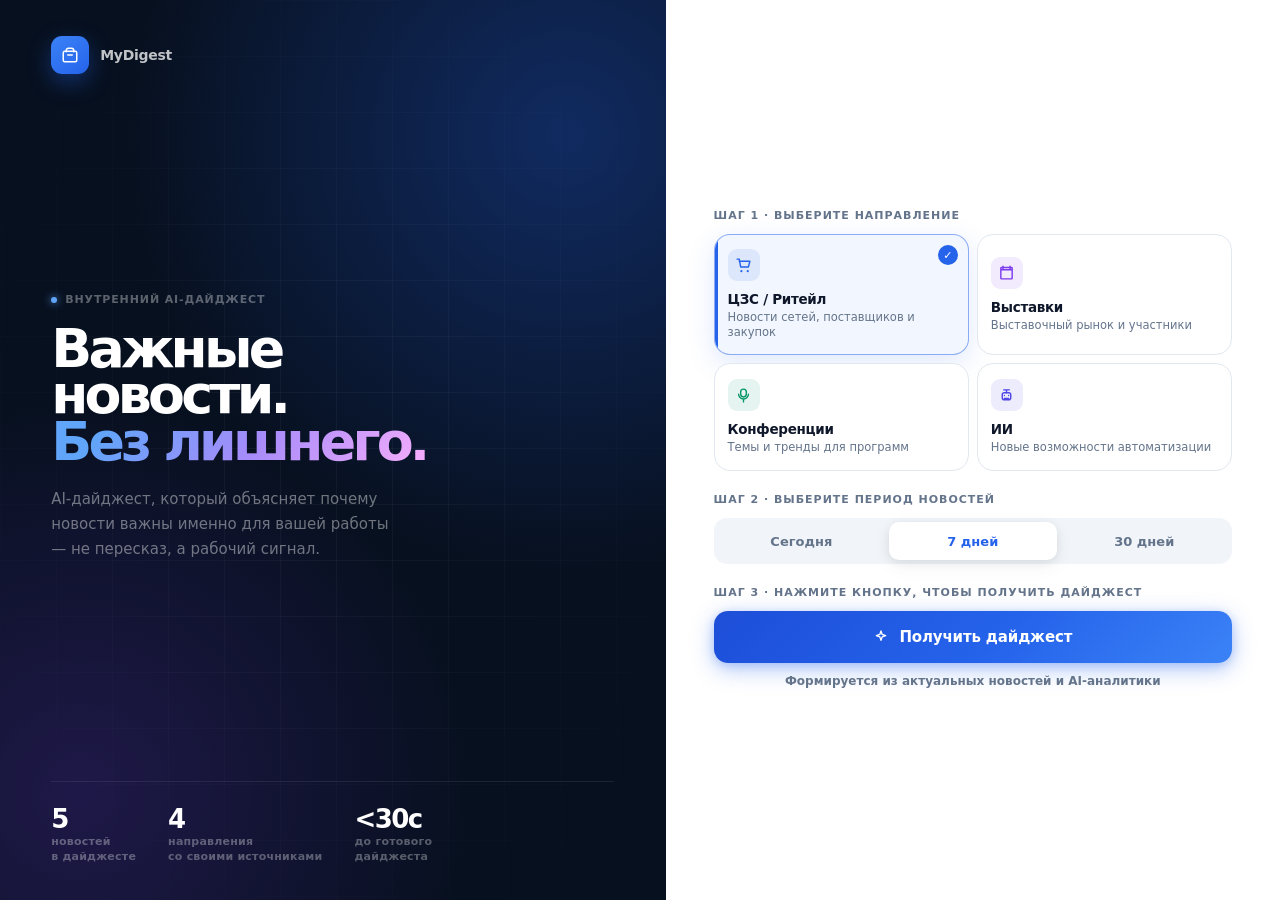
==== commit 44b37499: "Restore digest UI and stabilize loading" ====
--- a/index.html
+++ b/index.html
@@ -1,945 +1,611 @@
-<!doctype html>
+﻿<!doctype html>
 <html lang="ru">
 <head>
   <meta charset="utf-8" />
   <meta name="viewport" content="width=device-width, initial-scale=1" />
   <title>MyDigest</title>
+  <link rel="preconnect" href="https://fonts.googleapis.com">
+  <link rel="preconnect" href="https://fonts.gstatic.com" crossorigin>
+  <link href="https://fonts.googleapis.com/css2?family=Inter:opsz,wght@14..32,400;14..32,500;14..32,600;14..32,700;14..32,800;14..32,900&display=swap" rel="stylesheet">
   <style>
     :root {
-      --blue: #2563eb;
+      --blue:   #2563eb;
       --blue-2: #1d4ed8;
-      --ink: #0f172a;
-      --text: #1e293b;
-      --muted: #64748b;
-      --line: #e2e8f0;
-      --bg: #f8fafc;
-      --soft: #f1f5f9;
-      --active: #eff6ff;
-      --panel: #ffffff;
-      --shadow: 0 28px 70px rgba(15, 23, 42, .08);
-      --soft-shadow: 0 16px 38px rgba(15, 23, 42, .06);
-      --workspace-bg: url("workspace-bg.jpg");
-    }
-
-    * { box-sizing: border-box; }
-
-    html,
+      --ink:    #0f172a;
+      --text:   #1e293b;
+      --muted:  #64748b;
+      --line:   #e2e8f0;
+      --bg:     #f8fafc;
+      --soft:   #f1f5f9;
+      --panel:  #ffffff;
+      --dark:   #07101f;
+      --dark-2: #0c1828;
+      --sh:     0 4px 16px rgba(15,23,42,.07), 0 20px 56px rgba(15,23,42,.06);
+    }
+
+    *, *::before, *::after { box-sizing: border-box; margin: 0; padding: 0; }
+    html, body { width: 100%; height: 100%; }
     body {
-      width: 100%;
-      height: 100%;
-      min-height: 100%;
-      margin: 0;
-      padding: 0;
-      color: var(--ink);
-      background: var(--bg);
-      font-family: Inter, "SF Pro Display", "Segoe UI", Arial, sans-serif;
+      font-family: "Inter", "SF Pro Display", "Segoe UI", system-ui, sans-serif;
+      color: var(--ink); background: var(--dark);
       -webkit-font-smoothing: antialiased;
       text-rendering: optimizeLegibility;
-    }
-
-    body {
-      min-height: 100vh;
-      overflow: hidden;
-    }
-
-    body::before,
-    body::after {
-      content: "";
-      position: fixed;
-      inset: 0;
-      pointer-events: none;
-    }
-
-    body::before {
-      z-index: -2;
-      background:
-        radial-gradient(circle at 72% 8%, rgba(37,99,235,.10), transparent 32%),
-        radial-gradient(circle at 18% 92%, rgba(37,99,235,.06), transparent 30%),
-        var(--workspace-bg) center / cover no-repeat;
-      filter: blur(20px);
-      transform: scale(1.045);
-      opacity: .72;
-    }
-
-    body::after {
-      z-index: -1;
-      background: rgba(248,250,252,.90);
-      backdrop-filter: blur(2px);
-    }
-
-    button,
-    input { font: inherit; }
-
-    button { cursor: pointer; }
+      min-height: 100vh; overflow: hidden;
+    }
+    button, input { font: inherit; cursor: pointer; }
     svg { display: block; }
-
-    .app {
-      width: 100vw;
-      height: 100vh;
-      min-height: 100vh;
-      display: block;
-    }
-
-    .screen {
-      height: 100vh;
-      min-height: 100vh;
-    }
-
+    .app { width: 100vw; height: 100vh; display: block; }
+    .screen { height: 100vh; }
+
+    /* ══════════════════════════════════════
+       START SCREEN — split layout
+    ══════════════════════════════════════ */
     .start-screen {
       display: grid;
-      place-items: center;
-      padding: 14px;
-    }
-
-    .start-shell {
-      width: min(100%, 500px);
-      max-height: calc(100vh - 28px);
-      padding: 18px 22px 14px;
-      border: 1px solid var(--line);
-      border-radius: 22px;
-      background: rgba(255,255,255,.92);
-      box-shadow: var(--shadow);
-    }
-
-    .brand {
-      display: flex;
-      align-items: center;
-      gap: 12px;
-      margin-bottom: 10px;
-    }
-
-    .logo {
-      width: 40px;
-      height: 40px;
-      display: grid;
-      place-items: center;
-      flex: 0 0 auto;
-      border-radius: 12px;
-      background: linear-gradient(145deg, #2f7cff, var(--blue));
-      color: #fff;
-      box-shadow: 0 16px 34px rgba(37,99,235,.24);
-    }
-
-    .brand-title {
-      margin: 0;
-      font-size: 20px;
-      line-height: 1.05;
-      font-weight: 820;
-      letter-spacing: -.035em;
-    }
-
-    .brand-subtitle {
-      margin: 5px 0 0;
-      color: var(--muted);
-      font-size: 12px;
-      line-height: 1.35;
-      font-weight: 560;
-    }
-
-    .start-description {
-      margin: 0 0 12px;
-      max-width: 440px;
-      color: var(--text);
-      font-size: 15px;
-      line-height: 1.38;
-      font-weight: 620;
-      letter-spacing: -.015em;
-    }
-
-    .step {
-      padding: 11px 0;
-      border-top: 1px solid var(--line);
-    }
-
-    .step:first-of-type {
-      padding-top: 0;
-      border-top: 0;
-    }
-
-    .step-label {
-      margin: 0 0 6px;
-      color: var(--blue);
-      font-size: 11px;
-      line-height: 1;
-      font-weight: 850;
-      letter-spacing: .08em;
-      text-transform: uppercase;
-    }
-
-    .step-title {
-      margin: 0 0 9px;
-      color: var(--ink);
-      font-size: 20px;
-      line-height: 1.12;
-      font-weight: 850;
-      letter-spacing: -.04em;
-    }
-
-    .direction-grid {
-      display: grid;
-      grid-template-columns: repeat(2, minmax(0, 1fr));
-      gap: 8px;
-    }
+      grid-template-columns: 52fr 48fr;
+      height: 100vh;
+      overflow: hidden;
+    }
+
+    /* ── LEFT: dark editorial panel ── */
+    .start-left {
+      position: relative; overflow: hidden;
+      background:
+        radial-gradient(circle at 85% 15%, rgba(37,99,235,.32), transparent 46%),
+        radial-gradient(circle at 12% 88%, rgba(124,58,237,.2), transparent 40%),
+        var(--dark);
+      padding: clamp(28px, 4vh, 52px) clamp(28px, 4vw, 52px);
+      display: flex; flex-direction: column; justify-content: space-between;
+    }
+
+    /* grid dots overlay */
+    .start-left::before {
+      content: ""; position: absolute; inset: 0; pointer-events: none;
+      background-image:
+        linear-gradient(rgba(255,255,255,.038) 1px, transparent 1px),
+        linear-gradient(90deg, rgba(255,255,255,.038) 1px, transparent 1px);
+      background-size: 56px 56px;
+      -webkit-mask-image: radial-gradient(ellipse 80% 80% at 50% 50%, black 15%, transparent 80%);
+      mask-image: radial-gradient(ellipse 80% 80% at 50% 50%, black 15%, transparent 80%);
+    }
+
+    .sl-brand {
+      position: relative; z-index: 1;
+      display: flex; align-items: center; gap: 11px;
+    }
+    .sl-logo {
+      width: 38px; height: 38px; border-radius: 11px;
+      background: linear-gradient(145deg, #3b82f6, var(--blue));
+      display: grid; place-items: center; color: #fff;
+      box-shadow: 0 8px 22px rgba(37,99,235,.38);
+    }
+    .sl-name { color: rgba(255,255,255,.75); font-size: 14px; font-weight: 750; letter-spacing: -.02em; }
+
+    .sl-hero {
+      position: relative; z-index: 1;
+      flex: 1; display: flex; flex-direction: column; justify-content: center;
+      padding: clamp(20px, 4vh, 40px) 0;
+    }
+
+    .sl-label {
+      display: inline-flex; align-items: center; gap: 8px;
+      color: rgba(255,255,255,.35); font-size: 11px; font-weight: 720;
+      letter-spacing: .08em; text-transform: uppercase; margin-bottom: 20px;
+    }
+    .sl-label-dot { width: 6px; height: 6px; border-radius: 50%; background: #60a5fa; box-shadow: 0 0 8px #60a5fa; animation: glow 2.4s ease infinite; }
+    @keyframes glow { 0%,100%{opacity:1} 50%{opacity:.4} }
+
+    .sl-headline {
+      font-size: clamp(3rem, 4.2vw, 5.2rem);
+      font-weight: 900; letter-spacing: -.07em; line-height: .86;
+      color: #fff; margin-bottom: 22px;
+    }
+    .sl-headline .g {
+      background: linear-gradient(125deg, #60a5fa 15%, #a78bfa 55%, #f0abfc 95%);
+      -webkit-background-clip: text; -webkit-text-fill-color: transparent; background-clip: text;
+    }
+
+    .sl-desc {
+      font-size: 15px; line-height: 1.68; font-weight: 430;
+      color: rgba(255,255,255,.42); max-width: 340px;
+    }
+
+    .sl-stats {
+      position: relative; z-index: 1;
+      display: flex; gap: 32px;
+      padding-top: 24px;
+      border-top: 1px solid rgba(255,255,255,.08);
+    }
+    .sl-stat-n { font-size: 26px; font-weight: 900; letter-spacing: -.06em; color: #fff; line-height: 1; margin-bottom: 3px; }
+    .sl-stat-l { font-size: 11px; font-weight: 550; color: rgba(255,255,255,.32); letter-spacing: .02em; line-height: 1.3; }
+
+    /* ── RIGHT: white form panel ── */
+    .start-right {
+      background: var(--panel);
+      overflow-y: auto;
+      padding: clamp(28px, 5vh, 56px) clamp(24px, 4vw, 48px);
+      display: flex; flex-direction: column; justify-content: center; gap: 22px;
+    }
+    .start-right::-webkit-scrollbar { display: none; width: 0; }
+    @supports (scrollbar-width: none) { .start-right { scrollbar-width: none; } }
+
+    .form-label {
+      font-size: 11px; font-weight: 800; letter-spacing: .09em;
+      text-transform: uppercase; color: var(--muted);
+      margin-bottom: 12px;
+    }
+
+    /* per-direction CSS variable sets */
+    .dc-retail { --icon: #2563eb; --icon-bg: rgba(37,99,235,.1); }
+    .dc-expos  { --icon: #7c3aed; --icon-bg: rgba(124,58,237,.1); }
+    .dc-conf   { --icon: #059669; --icon-bg: rgba(5,150,105,.1); }
+    .dc-ai     { --icon: #4f46e5; --icon-bg: rgba(79,70,229,.1); }
+
+    /* direction grid */
+    .direction-grid { display: grid; grid-template-columns: repeat(2, 1fr); gap: 8px; }
 
     .direction-card {
-      position: relative;
-      min-height: 88px;
-      padding: 12px;
-      border: 1px solid var(--line);
-      border-radius: 16px;
-      background: #fff;
-      color: var(--text);
-      text-align: left;
-      transition: border-color .18s ease, background .18s ease, box-shadow .18s ease, transform .18s ease;
-    }
+      position: relative; min-height: 108px; padding: 14px 13px;
+      border: 1.5px solid var(--line); border-radius: 16px;
+      background: var(--panel); text-align: left; overflow: hidden;
+      transition: border-color .18s, background .18s, box-shadow .18s, transform .18s;
+    }
+    /* left accent */
+    .direction-card::before {
+      content: ""; position: absolute;
+      top: 0; left: 0; bottom: 0; width: 3px;
+      background: var(--icon); opacity: 0;
+      transition: opacity .18s;
+    }
+    .direction-card:hover::before  { opacity: .5; }
+    .direction-card.active::before { opacity: 1; }
 
     .direction-card:hover {
-      transform: translateY(-1px);
-      border-color: #cbd5e1;
-      box-shadow: var(--soft-shadow);
-    }
-
+      transform: translateY(-2px);
+      border-color: rgba(0,0,0,.1);
+      box-shadow: var(--sh);
+    }
     .direction-card.active {
-      border-color: rgba(37,99,235,.55);
+      border-color: rgba(37,99,235,.5);
+      border-color: color-mix(in srgb, var(--icon) 50%, transparent);
       background: var(--active);
-      box-shadow: 0 18px 42px rgba(37,99,235,.10);
-    }
-
-    .direction-card svg {
-      width: 21px;
-      height: 21px;
-      margin-bottom: 7px;
-      color: var(--icon);
-    }
-
-    .direction-title {
-      display: block;
-      margin-bottom: 7px;
-      color: var(--ink);
-      font-size: 14px;
-      line-height: 1.2;
-      font-weight: 820;
-      letter-spacing: -.02em;
-    }
-
-    .direction-desc {
-      display: block;
-      color: var(--muted);
-      font-size: 12px;
-      line-height: 1.28;
-      font-weight: 560;
-    }
+      background: color-mix(in srgb, var(--icon) 6%, white);
+      box-shadow: 0 8px 28px rgba(37,99,235,.15);
+      box-shadow: 0 8px 28px color-mix(in srgb, var(--icon) 15%, transparent);
+    }
+
+    .dir-icon-wrap {
+      width: 32px; height: 32px; border-radius: 9px;
+      display: grid; place-items: center; margin-bottom: 10px;
+      background: var(--icon-bg, var(--soft));
+      transition: background .18s;
+    }
+    .direction-card svg { width: 17px; height: 17px; color: var(--icon); }
+
+    .direction-title { display: block; font-size: 13.5px; font-weight: 820; letter-spacing: -.022em; color: var(--ink); margin-bottom: 3px; }
+    .direction-desc  { display: block; font-size: 11.5px; font-weight: 500; color: var(--muted); line-height: 1.3; }
 
     .selected-check {
-      position: absolute;
-      top: 10px;
-      right: 10px;
-      width: 20px;
-      height: 20px;
-      display: none;
-      place-items: center;
-      border-radius: 50%;
-      background: var(--blue);
-      color: #fff;
-      font-size: 13px;
-      font-weight: 900;
-    }
-
+      position: absolute; top: 10px; right: 10px;
+      width: 20px; height: 20px; display: none; place-items: center;
+      border-radius: 50%; background: var(--icon); color: #fff;
+      font-size: 11px; font-weight: 900;
+    }
     .direction-card.active .selected-check { display: grid; }
 
+    /* period */
     .period-list {
-      display: grid;
-      grid-template-columns: repeat(3, minmax(0, 1fr));
-      gap: 4px;
-      padding: 4px;
-      border-radius: 14px;
-      background: var(--soft);
-    }
-
-    .period {
-      height: 36px;
-      display: grid;
-      place-items: center;
-      border-radius: 12px;
-      color: var(--muted);
-      font-size: 13px;
-      font-weight: 760;
-      cursor: pointer;
-      transition: background .18s ease, color .18s ease, box-shadow .18s ease;
-    }
-
-    .period input {
-      position: absolute;
-      opacity: 0;
-      pointer-events: none;
-    }
-
-    .period:has(input:checked) {
-      background: #fff;
-      color: var(--blue);
-      box-shadow: 0 10px 28px rgba(15, 23, 42, .08);
-    }
-
+      display: grid; grid-template-columns: repeat(3, 1fr);
+      gap: 4px; padding: 4px; border-radius: 13px; background: var(--soft);
+    }
+    .period { height: 38px; display: grid; place-items: center; border-radius: 10px; cursor: pointer; color: var(--muted); font-size: 13px; font-weight: 700; transition: background .16s, color .16s, box-shadow .16s; }
+    .period input { position: absolute; opacity: 0; pointer-events: none; }
+    .period:has(input:checked) { background: var(--panel); color: var(--blue); box-shadow: 0 2px 10px rgba(15,23,42,.08), 0 6px 20px rgba(15,23,42,.05); }
+
+    /* primary button */
     .primary {
-      width: 100%;
-      height: 44px;
-      display: inline-flex;
-      align-items: center;
-      justify-content: center;
-      gap: 10px;
-      border: 0;
-      border-radius: 14px;
-      background: var(--blue);
-      color: #fff;
-      font-size: 14px;
-      font-weight: 850;
-      box-shadow: 0 18px 38px rgba(37,99,235,.24);
-      transition: transform .18s ease, background .18s ease, box-shadow .18s ease;
-    }
-
-    .primary:hover:not(:disabled) {
-      transform: translateY(-1px);
-      background: var(--blue-2);
-      box-shadow: 0 22px 44px rgba(37,99,235,.28);
-    }
-
-    .primary:disabled {
-      background: #cbd5e1;
-      box-shadow: none;
-      cursor: wait;
-      transform: none;
-    }
-
-    .form-note {
-      margin: 9px 0 0;
-      color: var(--muted);
-      font-size: 12px;
-      line-height: 1.38;
-      font-weight: 650;
-      text-align: center;
-    }
-
-    .copyright {
-      margin-top: 9px;
-      display: flex;
-      align-items: center;
-      gap: 7px;
-      color: var(--muted);
-      font-size: 11px;
-      font-weight: 600;
-    }
-
-    .digest-screen {
-      display: none;
-      grid-template-rows: auto 1fr;
-    }
-
+      width: 100%; height: 52px;
+      display: inline-flex; align-items: center; justify-content: center; gap: 10px;
+      border: 0; border-radius: 14px;
+      background: linear-gradient(135deg, var(--blue-2), var(--blue) 55%, #3b82f6);
+      color: #fff; font-size: 15px; font-weight: 820;
+      box-shadow: 0 6px 22px rgba(37,99,235,.36), 0 2px 8px rgba(37,99,235,.2);
+      transition: transform .16s, box-shadow .16s, opacity .16s;
+      letter-spacing: -.01em;
+    }
+    .primary:hover:not(:disabled) { transform: translateY(-2px); box-shadow: 0 14px 32px rgba(37,99,235,.42), 0 4px 12px rgba(37,99,235,.26); }
+    .primary:active:not(:disabled) { transform: none; }
+    .primary:disabled { opacity: .5; box-shadow: none; cursor: wait; transform: none; }
+
+    .form-note { font-size: 12px; color: var(--muted); font-weight: 560; text-align: center; line-height: 1.45; margin-top: 10px; }
+
+    /* ══════════════════════════════════════
+       DIGEST SCREEN
+    ══════════════════════════════════════ */
+    .digest-screen { display: none; grid-template-rows: auto 1fr; background: var(--bg); }
     .app.is-reading .start-screen { display: none; }
     .app.is-reading .digest-screen { display: grid; }
 
+    /* ── HEADER: 3-column ── */
     .digest-header {
-      height: 54px;
-      padding: 0 32px;
-      display: flex;
-      align-items: center;
-      justify-content: space-between;
-      gap: 22px;
+      height: 58px; padding: 0 24px;
+      display: grid; grid-template-columns: auto 1fr auto;
+      align-items: center; gap: 16px;
+      background: var(--dark-2);
+      border-bottom: 1px solid rgba(255,255,255,.07);
+    }
+
+    .header-brand { display: flex; align-items: center; gap: 10px; cursor: pointer; -webkit-user-select: none; user-select: none; }
+    .header-logo {
+      width: 30px; height: 30px; border-radius: 9px;
+      background: linear-gradient(145deg, #3b82f6, var(--blue));
+      display: grid; place-items: center; color: #fff;
+    }
+    .header-name { color: rgba(255,255,255,.82); font-size: 14px; font-weight: 820; letter-spacing: -.025em; }
+
+    .header-center {
+      display: flex; flex-direction: column; align-items: center; gap: 4px;
+    }
+    .dots { display: flex; justify-content: center; gap: 7px; }
+    .dot { width: 7px; height: 7px; padding: 0; border: 0; border-radius: 50%; background: rgba(255,255,255,.2); cursor: pointer; transition: background .18s, transform .18s, width .18s; }
+    .dot.active { background: #60a5fa; transform: scale(1.3); }
+    .digest-meta { color: rgba(255,255,255,.3); font-size: 11px; font-weight: 620; letter-spacing: .01em; }
+
+    .header-actions { display: flex; align-items: center; gap: 8px; }
+
+    .arrow {
+      width: 34px; height: 34px; display: grid; place-items: center;
+      border: 1px solid rgba(255,255,255,.13); border-radius: 10px;
+      background: rgba(255,255,255,.06); color: rgba(255,255,255,.5);
+      transition: border-color .15s, background .15s, color .15s, transform .15s;
+    }
+    .arrow:hover:not(:disabled) { border-color: rgba(255,255,255,.28); background: rgba(255,255,255,.1); color: #fff; transform: translateY(-1px); }
+    .arrow.next { border-color: rgba(96,165,250,.4); color: #60a5fa; }
+    .arrow:disabled { opacity: .28; cursor: not-allowed; transform: none; }
+
+    .secondary {
+      height: 42px; padding: 0 20px; border: 1px solid rgba(255,255,255,.18);
+      border-radius: 11px; background: rgba(255,255,255,.09);
+      color: rgba(255,255,255,.85); font-size: 14px; font-weight: 750;
+      transition: border-color .14s, background .14s, transform .14s;
+    }
+    .secondary:hover { border-color: rgba(255,255,255,.32); background: rgba(255,255,255,.14); transform: translateY(-1px); }
+
+    /* ── WORKSPACE ── */
+    .digest-workspace {
+      width: min(100%, 1040px); margin: 0 auto;
+      height: calc(100vh - 58px);
+      padding: 8px 24px 14px; overflow: hidden;
+      display: grid;
+      grid-template-rows: auto minmax(0, 1fr) auto;
+    }
+
+    /* simplified topic bar */
+    .topic-card {
+      margin-bottom: 6px; padding: 7px 12px;
+      display: flex; align-items: center; gap: 10px;
+      border: 1px solid var(--line); border-radius: 12px;
+      background: var(--panel); font-size: 13px; font-weight: 600; color: var(--text);
+      box-shadow: 0 1px 4px rgba(15,23,42,.04);
+    }
+    .topic-card[hidden] { display: none !important; }
+    .topic-icon { width: 22px; height: 22px; display: grid; place-items: center; flex-shrink: 0; color: var(--blue); }
+    .topic-card strong { color: var(--blue); font-size: 10.5px; font-weight: 840; letter-spacing: .06em; text-transform: uppercase; margin-right: 8px; }
+    .topic-card p { margin: 0; font-size: 14.5px; line-height: 1.45; font-weight: 560; color: var(--text); }
+
+    /* toolbar — hidden because we moved dots+arrows to header */
+    .toolbar { display: none; }
+    .news-count { display: none; }
+
+    .content { min-height: 0; overflow: hidden; }
+    .content.is-open { overflow-y: auto; }
+
+    /* ── NEWS CARD ── */
+    .card, .state-card {
+      width: 100%; border: 1px solid var(--line);
+      border-radius: 22px; background: var(--panel);
+      box-shadow: var(--sh);
+    }
+    .card {
+      min-height: 100%;
+      padding: 16px 30px 14px;
+      animation: slideUp .28s cubic-bezier(.16,1,.3,1) both;
+      display: flex; flex-direction: column;
+    }
+    @keyframes slideUp { from { opacity: 0; } to { opacity: 1; } }
+
+    .news-title {
+      margin: 0 0 10px; max-width: 960px;
+      color: var(--ink);
+      font-size: clamp(32px, 3.2vw, 54px);
+      line-height: 1.08; font-weight: 900; letter-spacing: -.02em;
+      overflow-wrap: break-word;
+      text-wrap: balance;
+    }
+
+    .source-row {
+      margin-bottom: 12px; padding-bottom: 10px;
+      display: flex; align-items: center; justify-content: space-between; gap: 18px;
       border-bottom: 1px solid var(--line);
-      background: rgba(255,255,255,.76);
-      backdrop-filter: blur(18px);
-    }
-
-    .header-brand {
-      display: flex;
-      align-items: center;
-      gap: 12px;
-      min-width: 0;
-    }
-
-    .header-logo {
-      width: 30px;
-      height: 30px;
-      border-radius: 10px;
-    }
-
-    .header-name {
-      color: var(--ink);
-      font-size: 15px;
-      font-weight: 850;
-      letter-spacing: -.03em;
-    }
-
-    .digest-meta {
-      margin-left: 8px;
-      color: var(--muted);
-      font-size: 12px;
-      font-weight: 720;
-    }
-
-    .secondary {
-      height: 36px;
-      padding: 0 14px;
-      border: 1px solid var(--line);
-      border-radius: 12px;
-      background: #fff;
-      color: var(--blue);
-      font-size: 12px;
-      font-weight: 820;
-      box-shadow: var(--soft-shadow);
-      transition: border-color .18s ease, transform .18s ease;
-    }
-
-    .secondary:hover {
-      border-color: rgba(37,99,235,.4);
-      transform: translateY(-1px);
-    }
-
-    .digest-workspace {
-      width: min(100%, 1040px);
-      margin: 0 auto;
-      height: calc(100vh - 54px);
-      padding: 14px 22px 12px;
-      overflow: hidden;
-      display: grid;
-      grid-template-rows: auto auto minmax(0, 1fr) auto;
-    }
-
-    .digest-intro {
-      margin-bottom: 10px;
-      display: grid;
-      gap: 6px;
-    }
-
-    .digest-intro h1 {
-      margin: 0;
-      color: var(--ink);
-      font-size: 24px;
-      line-height: 1.12;
-      font-weight: 850;
-      letter-spacing: -.045em;
-    }
-
-    .digest-intro p {
-      margin: 0;
-      max-width: 720px;
-      color: var(--muted);
-      font-size: 13px;
-      line-height: 1.35;
-      font-weight: 560;
-    }
-
-    .topic-card {
-      display: none !important;
-      margin-bottom: 10px;
-      padding: 11px 14px;
-      display: flex;
-      align-items: flex-start;
-      gap: 14px;
-      border: 1px solid #bfdbfe;
-      border-radius: 18px;
-      background: linear-gradient(135deg, #eff6ff, #fff);
-      box-shadow: 0 12px 34px rgba(37,99,235,.08);
-    }
-
-    .topic-icon {
-      width: 34px;
-      height: 34px;
-      display: grid;
-      place-items: center;
-      flex: 0 0 auto;
-      border-radius: 12px;
-      background: #dbeafe;
-      color: var(--blue);
-    }
-
-    .topic-card strong {
-      display: block;
-      margin-bottom: 4px;
-      color: var(--blue);
-      font-size: 12px;
-      font-weight: 850;
-    }
-
-    .topic-card p {
-      margin: 0;
-      color: var(--text);
-      font-size: 14px;
-      line-height: 1.35;
-      font-weight: 650;
-    }
-
-    .toolbar {
-      margin-bottom: 10px;
-      display: grid;
-      grid-template-columns: auto 1fr auto;
-      align-items: center;
-      gap: 22px;
-    }
-
-    .news-count {
-      color: var(--ink);
-      font-size: 13px;
-      font-weight: 850;
-      letter-spacing: -.015em;
-    }
-
-    .dots {
-      display: flex;
-      justify-content: center;
-      gap: 10px;
-    }
-
-    .dot {
-      width: 8px;
-      height: 8px;
-      padding: 0;
+      color: var(--muted); font-size: 13.5px; font-weight: 640; flex-shrink: 0;
+    }
+    .source-left { display: flex; align-items: center; gap: 9px; min-width: 0; }
+    .source-left strong { color: var(--ink); font-weight: 820; }
+    .source-link { color: var(--blue); font-size: 14px; font-weight: 820; text-decoration: none; white-space: nowrap; }
+    .source-link:hover { text-decoration: underline; }
+
+    /* ── INSIGHT — DARK ── */
+    .insight-block {
+      flex-shrink: 0;
+      margin-bottom: 12px; padding: 12px 16px;
+      display: grid; grid-template-columns: auto 1fr; gap: 14px;
+      border-radius: 16px;
+      background: var(--ink);
       border: 0;
-      border-radius: 50%;
-      background: #cbd5e1;
-    }
-
-    .dot.active { background: var(--blue); }
-
-    .arrows {
-      display: flex;
-      gap: 10px;
-    }
-
-    .arrow {
-      width: 38px;
-      height: 38px;
-      display: grid;
-      place-items: center;
-      border: 1px solid var(--line);
-      border-radius: 14px;
-      background: #fff;
-      color: var(--muted);
-      box-shadow: var(--soft-shadow);
-      transition: border-color .18s ease, color .18s ease, transform .18s ease;
-    }
-
-    .arrow:hover:not(:disabled) {
-      border-color: var(--blue);
-      color: var(--blue);
-      transform: translateY(-1px);
-    }
-
-    .arrow.next {
-      border-color: var(--blue);
-      color: var(--blue);
-    }
-
-    .arrow:disabled {
-      opacity: .42;
-      cursor: not-allowed;
-      transform: none;
-    }
-
-    .content {
-      min-height: 0;
-      overflow: hidden;
-    }
-
-    .card,
-    .state-card {
-      width: 100%;
-      border: 1px solid var(--line);
-      border-radius: 20px;
-      background: rgba(255,255,255,.96);
-      box-shadow: var(--shadow);
-    }
-
-    .card {
-      height: 100%;
-      min-height: 0;
-      padding: 18px 26px 16px;
-      animation: fadeIn .22s ease both;
-      overflow: hidden;
-    }
-
-    @keyframes fadeIn {
-      from { opacity: 0; transform: translateY(6px); }
-      to { opacity: 1; transform: translateY(0); }
-    }
-
-    .news-title {
-      margin: 0 0 10px;
-      max-width: 900px;
-      color: var(--ink);
-      font-size: clamp(27px, 2.2vw, 38px);
-      line-height: 1.08;
-      font-weight: 880;
-      letter-spacing: -.055em;
-      text-wrap: balance;
-    }
-
-    .source-row {
-      margin-bottom: 12px;
-      padding-bottom: 10px;
-      display: flex;
-      align-items: center;
-      justify-content: space-between;
-      gap: 18px;
-      border-bottom: 1px solid var(--line);
-      color: var(--muted);
-      font-size: 12px;
-      font-weight: 680;
-    }
-
-    .source-left {
-      display: flex;
-      align-items: center;
-      gap: 10px;
-      min-width: 0;
-    }
-
-    .source-left strong {
-      color: var(--ink);
-      font-weight: 850;
-    }
-
-    .source-link {
-      color: var(--blue);
-      font-size: 13px;
-      font-weight: 850;
-      text-decoration: none;
-      white-space: nowrap;
-    }
-
-    .source-link:hover { text-decoration: underline; }
-
-    .insight-block {
-      margin-bottom: 12px;
-      padding: 11px 14px;
-      display: grid;
-      grid-template-columns: auto 1fr;
-      gap: 13px;
-      border: 1px solid #bfdbfe;
-      border-radius: 16px;
-      background: #eff6ff;
-    }
-
+    }
     .insight-icon {
-      width: 30px;
-      height: 30px;
-      display: grid;
-      place-items: center;
-      border-radius: 11px;
-      background: #dbeafe;
-      color: var(--blue);
-    }
-
+      width: 30px; height: 30px; flex-shrink: 0;
+      display: grid; place-items: center;
+      border-radius: 9px;
+      background: rgba(96,165,250,.14); color: #60a5fa;
+    }
     .block-kicker {
-      margin: 0 0 5px;
-      color: var(--blue);
-      font-size: 12px;
-      line-height: 1;
-      font-weight: 850;
-      letter-spacing: .01em;
-    }
-
+      margin: 0 0 6px; font-size: 11px; font-weight: 840;
+      letter-spacing: .07em; text-transform: uppercase; color: #93c5fd; line-height: 1;
+    }
     .insight-text {
-      margin: 0;
-      max-width: 820px;
-      color: var(--ink);
-      font-size: 15px;
-      line-height: 1.4;
-      font-weight: 640;
-    }
-
-    .news-block {
-      padding-top: 2px;
-    }
-
-    .news-block h3 {
-      margin: 0 0 7px;
-      color: var(--ink);
-      font-size: 14px;
-      font-weight: 850;
-      letter-spacing: -.02em;
-    }
-
-    .news-text {
-      max-width: 820px;
-      color: var(--text);
-      font-size: 14px;
-      line-height: 1.4;
-      font-weight: 500;
-    }
-
-    .news-text p {
-      margin: 0 0 6px;
-    }
-
+      margin: 0; font-size: 16px; line-height: 1.52;
+      font-weight: 560; color: rgba(255,255,255,.9);
+    }
+
+    /* ── NEWS BODY ── */
+    .news-block { flex-shrink: 0; position: relative; overflow: hidden; max-height: 174px; }
+    .news-block.open { max-height: none; overflow: visible; }
+    .news-block h3 { margin: 0 0 9px; font-size: 15px; font-weight: 820; letter-spacing: -.022em; color: var(--ink); }
+    .news-text { color: var(--text); font-size: 16px; line-height: 1.65; font-weight: 430; max-width: 840px; }
+    .news-text p { margin: 0 0 10px; }
     .news-text p:last-child { margin-bottom: 0; }
-
+    /* fade overlay */
+    .news-fade {
+      position: absolute; bottom: 0; left: 0; right: 0; height: 40px;
+      background: linear-gradient(to bottom, transparent, var(--panel));
+      pointer-events: none;
+    }
+    .news-block.open .news-fade { display: none; }
+    /* read-more button */
+    .read-more {
+      flex-shrink: 0; display: inline-flex; align-items: center; gap: 6px;
+      margin-top: 4px; background: none; border: none; padding: 3px 0;
+      color: var(--blue); font: inherit; font-size: 14px; font-weight: 720; cursor: pointer;
+      transition: color .14s;
+    }
+    .read-more:hover { color: var(--blue-2); }
+
+    /* ── CARD FOOTER ── */
     .card-footer {
+      flex-shrink: 0;
+      margin-top: 16px; padding-top: 13px;
+      border-top: 1px solid var(--line);
+      display: flex; align-items: center; justify-content: space-between; gap: 16px;
+      color: var(--muted); font-size: 13px; font-weight: 650;
+    }
+    .badges { display: flex; gap: 6px; }
+    .badge { padding: 5px 12px; border-radius: 999px; background: var(--soft); border: 1px solid var(--line); color: var(--text); font-size: 12px; font-weight: 760; }
+
+    /* ── BOTTOM NAV ── */
+    .bottom-nav {
       margin-top: 10px;
-      padding-top: 9px;
-      display: flex;
-      align-items: center;
-      justify-content: space-between;
-      gap: 18px;
-      border-top: 1px solid var(--line);
-      color: var(--muted);
-      font-size: 12px;
-      font-weight: 720;
-    }
-
-    .badges {
-      display: flex;
-      align-items: center;
-      gap: 8px;
-      flex-wrap: wrap;
-    }
-
-    .badge {
-      padding: 6px 9px;
-      border-radius: 999px;
-      background: var(--active);
-      color: var(--blue);
-      font-size: 11px;
-      font-weight: 850;
-    }
-
-    .bottom-nav {
-      margin-top: 9px;
-      display: grid;
-      grid-template-columns: 1fr auto 1fr;
-      align-items: center;
-      gap: 14px;
-    }
-
+      padding: 0 34px; /* match card's horizontal padding */
+      display: grid; grid-template-columns: auto 1fr auto;
+      align-items: center; gap: 12px;
+    }
     .bottom-button {
-      height: 44px;
-      padding: 0 22px;
-      border: 1px solid var(--line);
-      border-radius: 12px;
-      background: #fff;
-      color: var(--ink);
-      font-size: 14px;
-      font-weight: 760;
-      box-shadow: var(--soft-shadow);
-    }
-
-    .bottom-button:last-child {
-      justify-self: end;
-      color: var(--blue);
-      border-color: rgba(37,99,235,.35);
-    }
-
-    .bottom-button:disabled {
-      opacity: .42;
-      cursor: not-allowed;
-    }
-
-    .bottom-counter {
-      color: var(--muted);
-      font-size: 14px;
-      font-weight: 760;
-    }
-
-    .state-card {
-      min-height: 0;
-      display: grid;
-      place-items: center;
-      padding: 34px;
-    }
-
-    .state-inner {
-      max-width: 430px;
-      text-align: center;
-    }
-
-    .state-icon {
-      width: 92px;
-      height: 92px;
-      margin: 0 auto 22px;
-      display: grid;
-      place-items: center;
-      color: var(--blue);
-    }
-
-    .state-card h2 {
-      margin: 0 0 10px;
-      color: var(--ink);
-      font-size: 22px;
-      line-height: 1.2;
-      font-weight: 850;
-      letter-spacing: -.035em;
-    }
-
-    .state-card p {
-      margin: 0 0 22px;
-      color: var(--muted);
-      font-size: 15px;
-      line-height: 1.55;
-      font-weight: 560;
-    }
-
-    .retry {
-      width: auto;
-      min-width: 168px;
-      padding: 0 18px;
-    }
-
-    .spinner {
-      width: 72px;
-      height: 72px;
-      border: 7px solid #dbeafe;
-      border-top-color: var(--blue);
-      border-radius: 50%;
-      animation: spin 1s linear infinite;
-    }
-
-    @keyframes spin {
-      to { transform: rotate(360deg); }
-    }
-
-    @media (max-width: 760px) {
-      .start-screen { padding: 18px; }
-      .start-shell { padding: 24px 20px 18px; }
-      .direction-grid { grid-template-columns: 1fr; }
-      .digest-header { padding: 0 18px; }
+      height: 46px; padding: 0 22px;
+      border: 1px solid var(--line); border-radius: 12px;
+      background: var(--panel); color: var(--ink);
+      font-size: 15px; font-weight: 720;
+      box-shadow: 0 1px 4px rgba(15,23,42,.05);
+      transition: border-color .14s, transform .14s, box-shadow .14s;
+    }
+    .bottom-button:hover:not(:disabled) { transform: translateY(-1px); box-shadow: var(--sh); }
+    .bottom-button:last-child { color: var(--blue); border-color: rgba(37,99,235,.32); }
+    .bottom-button:disabled { opacity: .3; cursor: not-allowed; }
+    .bottom-counter { color: var(--muted); font-size: 15px; font-weight: 720; text-align: center; }
+
+    /* ── STATES ── */
+    .state-card { min-height: 0; display: grid; place-items: center; padding: 34px; }
+    .state-inner { max-width: 430px; text-align: center; }
+    .state-icon { width: 92px; height: 92px; margin: 0 auto 22px; display: grid; place-items: center; color: var(--blue); }
+    .state-card h2 { margin: 0 0 10px; color: var(--ink); font-size: 22px; font-weight: 880; letter-spacing: -.04em; line-height: 1.2; }
+    .state-card p  { margin: 0 0 22px; color: var(--muted); font-size: 15px; font-weight: 470; line-height: 1.55; }
+    .retry { width: auto; min-width: 168px; padding: 0 20px; }
+    .spinner { width: 64px; height: 64px; border: 6px solid #dbeafe; border-top-color: var(--blue); border-radius: 50%; animation: spin 1s linear infinite; }
+    @keyframes spin { to { transform: rotate(360deg); } }
+
+    /* ── DIGEST INTRO (hidden, moved info to header) ── */
+    .digest-intro { display: none; }
+
+    /* ── RESPONSIVE ── */
+    @media (max-width: 768px) {
+      .start-screen { grid-template-columns: 1fr; grid-template-rows: auto 1fr; }
+      .start-left { min-height: 0; padding: 20px 20px 16px; justify-content: flex-start; gap: 12px; }
+      .sl-hero { padding: 0; flex: 0; }
+      .sl-headline { font-size: 2.2rem; }
+      .sl-desc, .sl-stats { display: none; }
+      .start-right { padding: 20px; justify-content: flex-start; }
+      .digest-header { padding: 0 16px; }
       .digest-meta { display: none; }
-      .digest-workspace { padding: 22px 18px 26px; }
-      .toolbar { grid-template-columns: 1fr auto; }
-      .dots { order: 3; grid-column: 1 / -1; }
-      .card { padding: 24px 20px 20px; }
-      .news-title { font-size: 32px; }
-      .source-row,
-      .card-footer,
-      .bottom-nav { align-items: flex-start; flex-direction: column; display: flex; }
-      .bottom-button:last-child { justify-self: stretch; }
+      .digest-workspace { padding: 12px 16px 12px; }
+      .card { padding: 16px 18px 14px; }
+      .news-title { font-size: 26px; }
+      .source-row, .card-footer, .bottom-nav { flex-direction: column; align-items: flex-start; display: flex; }
+      .bottom-button:last-child { align-self: stretch; justify-self: stretch; }
       .bottom-button { width: 100%; }
     }
   </style>
 </head>
 <body>
   <main class="app is-select" id="app">
+
+    <!-- ══ START SCREEN ══ -->
     <section class="screen start-screen" aria-label="Получение дайджеста">
-      <div class="start-shell">
-        <div class="brand">
-          <div class="logo" aria-hidden="true">
-            <svg width="22" height="22" viewBox="0 0 24 24" fill="none">
+
+      <!-- Left: editorial panel -->
+      <div class="start-left">
+        <div class="sl-brand">
+          <div class="sl-logo">
+            <svg width="18" height="18" viewBox="0 0 24 24" fill="none">
               <path d="M7 7.5V6a3 3 0 0 1 3-3h4a3 3 0 0 1 3 3v1.5" stroke="currentColor" stroke-width="2" stroke-linecap="round"/>
               <path d="M5 7h14a2 2 0 0 1 2 2v10a2 2 0 0 1-2 2H5a2 2 0 0 1-2-2V9a2 2 0 0 1 2-2Z" stroke="currentColor" stroke-width="2"/>
               <path d="M9 12h6" stroke="currentColor" stroke-width="2" stroke-linecap="round"/>
             </svg>
           </div>
+          <span class="sl-name">MyDigest</span>
+        </div>
+
+        <div class="sl-hero">
+          <div class="sl-label">
+            <span class="sl-label-dot"></span>
+            Внутренний AI-дайджест
+          </div>
+          <h1 class="sl-headline">
+            Важные<br>
+            новости.<br>
+            <span class="g">Без лишнего.</span>
+          </h1>
+          <p class="sl-desc">AI-дайджест, который объясняет почему новости важны именно для вашей работы — не пересказ, а рабочий сигнал.</p>
+        </div>
+
+        <div class="sl-stats">
           <div>
-            <h1 class="brand-title">MyDigest</h1>
-            <p class="brand-subtitle">Внутренний AI-дайджест компании.</p>
-          </div>
-        </div>
-
-        <p class="start-description">Получите 5 важных новостей и объяснение, почему они важны именно для вашей работы.</p>
-
-        <section class="step">
-          <p class="step-label">Шаг 1</p>
-          <h2 class="step-title">Выберите направление.</h2>
+            <div class="sl-stat-n">5</div>
+            <div class="sl-stat-l">новостей<br>в дайджесте</div>
+          </div>
+          <div>
+            <div class="sl-stat-n">4</div>
+            <div class="sl-stat-l">направления<br>со своими источниками</div>
+          </div>
+          <div>
+            <div class="sl-stat-n">&lt;30с</div>
+            <div class="sl-stat-l">до готового<br>дайджеста</div>
+          </div>
+        </div>
+      </div>
+
+      <!-- Right: form panel -->
+      <div class="start-right">
+        <div>
+          <p class="form-label">Шаг 1 · Выберите направление</p>
           <div class="direction-grid">
-            <button class="direction-card active" type="button" data-direction="ЦЗС / Ритейл" data-api-direction="retail" style="--icon:#2563eb">
+            <button class="direction-card dc-retail active" type="button" data-direction="ЦЗС / Ритейл" data-api-direction="retail">
               <span class="selected-check">✓</span>
-              <svg viewBox="0 0 24 24" fill="none"><path d="M6 6h15l-2 8H8L6 3H3" stroke="currentColor" stroke-width="2" stroke-linecap="round" stroke-linejoin="round"/><circle cx="9" cy="20" r="1.5" fill="currentColor"/><circle cx="18" cy="20" r="1.5" fill="currentColor"/></svg>
+              <div class="dir-icon-wrap" aria-hidden="true">
+                <svg viewBox="0 0 24 24" fill="none"><path d="M6 6h15l-2 8H8L6 3H3" stroke="currentColor" stroke-width="2" stroke-linecap="round" stroke-linejoin="round"/><circle cx="9" cy="20" r="1.5" fill="currentColor"/><circle cx="18" cy="20" r="1.5" fill="currentColor"/></svg>
+              </div>
               <span class="direction-title">ЦЗС / Ритейл</span>
               <span class="direction-desc">Новости сетей, поставщиков и закупок</span>
             </button>
-            <button class="direction-card" type="button" data-direction="Выставки" data-api-direction="exhibitions" style="--icon:#8b5cf6">
+            <button class="direction-card dc-expos" type="button" data-direction="Выставки" data-api-direction="exhibitions">
               <span class="selected-check">✓</span>
-              <svg viewBox="0 0 24 24" fill="none"><path d="M7 3v4M17 3v4M4 8h16M5 5h14a1 1 0 0 1 1 1v14a1 1 0 0 1-1 1H5a1 1 0 0 1-1-1V6a1 1 0 0 1 1-1Z" stroke="currentColor" stroke-width="2" stroke-linecap="round"/></svg>
+              <div class="dir-icon-wrap" aria-hidden="true">
+                <svg viewBox="0 0 24 24" fill="none"><path d="M7 3v4M17 3v4M4 8h16M5 5h14a1 1 0 0 1 1 1v14a1 1 0 0 1-1 1H5a1 1 0 0 1-1-1V6a1 1 0 0 1 1-1Z" stroke="currentColor" stroke-width="2" stroke-linecap="round"/></svg>
+              </div>
               <span class="direction-title">Выставки</span>
               <span class="direction-desc">Выставочный рынок и участники</span>
             </button>
-            <button class="direction-card" type="button" data-direction="Конференции" data-api-direction="conferences" style="--icon:#10b981">
+            <button class="direction-card dc-conf" type="button" data-direction="Конференции" data-api-direction="conferences">
               <span class="selected-check">✓</span>
-              <svg viewBox="0 0 24 24" fill="none"><path d="M12 14a4 4 0 0 0 4-4V7a4 4 0 0 0-8 0v3a4 4 0 0 0 4 4Z" stroke="currentColor" stroke-width="2"/><path d="M5 10a7 7 0 0 0 14 0M12 17v4" stroke="currentColor" stroke-width="2" stroke-linecap="round"/></svg>
+              <div class="dir-icon-wrap" aria-hidden="true">
+                <svg viewBox="0 0 24 24" fill="none"><path d="M12 14a4 4 0 0 0 4-4V7a4 4 0 0 0-8 0v3a4 4 0 0 0 4 4Z" stroke="currentColor" stroke-width="2"/><path d="M5 10a7 7 0 0 0 14 0M12 17v4" stroke="currentColor" stroke-width="2" stroke-linecap="round"/></svg>
+              </div>
               <span class="direction-title">Конференции</span>
               <span class="direction-desc">Темы и тренды для программ</span>
             </button>
-            <button class="direction-card" type="button" data-direction="ИИ" data-api-direction="ai" style="--icon:#6366f1">
+            <button class="direction-card dc-ai" type="button" data-direction="ИИ" data-api-direction="ai">
               <span class="selected-check">✓</span>
-              <svg viewBox="0 0 24 24" fill="none"><rect x="6" y="8" width="12" height="10" rx="3" stroke="currentColor" stroke-width="2"/><path d="M9 12h.01M15 12h.01M9 16h6M12 4v4M8 4h8" stroke="currentColor" stroke-width="2" stroke-linecap="round"/></svg>
+              <div class="dir-icon-wrap" aria-hidden="true">
+                <svg viewBox="0 0 24 24" fill="none"><rect x="6" y="8" width="12" height="10" rx="3" stroke="currentColor" stroke-width="2"/><path d="M9 12h.01M15 12h.01M9 16h6M12 4v4M8 4h8" stroke="currentColor" stroke-width="2" stroke-linecap="round"/></svg>
+              </div>
               <span class="direction-title">ИИ</span>
               <span class="direction-desc">Новые возможности автоматизации</span>
             </button>
           </div>
-        </section>
-
-        <section class="step">
-          <p class="step-label">Шаг 2</p>
-          <h2 class="step-title">Выберите период новостей.</h2>
+        </div>
+
+        <div>
+          <p class="form-label">Шаг 2 · Выберите период новостей</p>
           <div class="period-list">
             <label class="period"><input type="radio" name="period" value="today"><span>Сегодня</span></label>
             <label class="period"><input type="radio" name="period" value="7d" checked><span>7 дней</span></label>
             <label class="period"><input type="radio" name="period" value="30d"><span>30 дней</span></label>
           </div>
-        </section>
-
-        <section class="step">
-          <p class="step-label">Шаг 3</p>
-          <h2 class="step-title">Нажмите кнопку, чтобы получить дайджест.</h2>
+        </div>
+
+        <div>
+          <p class="form-label">Шаг 3 · Нажмите кнопку, чтобы получить дайджест</p>
           <button class="primary" id="generateButton" type="button">
             <svg width="16" height="16" viewBox="0 0 24 24" fill="none"><path d="M12 3l1.8 5.2L19 10l-5.2 1.8L12 17l-1.8-5.2L5 10l5.2-1.8L12 3Z" stroke="currentColor" stroke-width="2" stroke-linejoin="round"/></svg>
-            <span>Получить дайджест</span>
+            Получить дайджест
           </button>
-          <p class="form-note">Дайджест формируется на основе актуальных новостей и AI-аналитики</p>
-        </section>
-
-        <div class="copyright">
-          <svg width="14" height="14" viewBox="0 0 24 24" fill="none"><circle cx="12" cy="12" r="9" stroke="currentColor" stroke-width="2"/><path d="M12 8v5l3 2" stroke="currentColor" stroke-width="2" stroke-linecap="round"/></svg>
-          <span>© MyDigest, внутренний инструмент компании</span>
+          <p class="form-note">Формируется из актуальных новостей и AI-аналитики</p>
         </div>
       </div>
     </section>
 
+    <!-- ══ DIGEST SCREEN ══ -->
     <section class="screen digest-screen" aria-label="Чтение дайджеста">
+
       <header class="digest-header">
-        <div class="header-brand">
-          <div class="logo header-logo" aria-hidden="true">
-            <svg width="18" height="18" viewBox="0 0 24 24" fill="none">
+        <div class="header-brand" id="headerBrand">
+          <div class="header-logo">
+            <svg width="15" height="15" viewBox="0 0 24 24" fill="none">
               <path d="M7 7.5V6a3 3 0 0 1 3-3h4a3 3 0 0 1 3 3v1.5" stroke="currentColor" stroke-width="2" stroke-linecap="round"/>
               <path d="M5 7h14a2 2 0 0 1 2 2v10a2 2 0 0 1-2 2H5a2 2 0 0 1-2-2V9a2 2 0 0 1 2-2Z" stroke="currentColor" stroke-width="2"/>
             </svg>
           </div>
           <span class="header-name">MyDigest</span>
+        </div>
+
+        <div class="header-center">
+          <div class="dots" id="dots"></div>
           <span class="digest-meta" id="digestMeta">ЦЗС / Ритейл · 7 дней</span>
         </div>
-        <button class="secondary" id="newDigestButton" type="button">+ Новый дайджест</button>
+
+        <div class="header-actions">
+          <button class="arrow" id="prevButton" type="button" aria-label="Предыдущая">
+            <svg width="16" height="16" viewBox="0 0 24 24" fill="none"><path d="M15 6l-6 6 6 6" stroke="currentColor" stroke-width="2" stroke-linecap="round" stroke-linejoin="round"/></svg>
+          </button>
+          <button class="arrow next" id="nextButton" type="button" aria-label="Следующая">
+            <svg width="16" height="16" viewBox="0 0 24 24" fill="none"><path d="M9 6l6 6-6 6" stroke="currentColor" stroke-width="2" stroke-linecap="round" stroke-linejoin="round"/></svg>
+          </button>
+          <button class="secondary" id="newDigestButton" type="button">+ Новый</button>
+        </div>
       </header>
 
       <div class="digest-workspace">
-        <section class="digest-intro">
-          <h1 id="summaryText">Мы нашли 5 важных новостей</h1>
-          <p>Ниже — краткий анализ того, почему эти новости важны именно для вашей работы.</p>
-        </section>
+        <!-- hidden: digest-intro row (merged into header) -->
+        <section class="digest-intro" id="summaryText" aria-hidden="true"></section>
 
         <section class="topic-card" id="topicCard">
           <div class="topic-icon" aria-hidden="true">
-            <svg width="21" height="21" viewBox="0 0 24 24" fill="none"><path d="M12 3l1.8 5.2L19 10l-5.2 1.8L12 17l-1.8-5.2L5 10l5.2-1.8L12 3Z" stroke="currentColor" stroke-width="2" stroke-linejoin="round"/></svg>
+            <svg width="14" height="14" viewBox="0 0 24 24" fill="none"><path d="M12 3l1.8 5.2L19 10l-5.2 1.8L12 17l-1.8-5.2L5 10l5.2-1.8L12 3Z" stroke="currentColor" stroke-width="2" stroke-linejoin="round"/></svg>
           </div>
           <div>
-            <strong>Главная тема недели.</strong>
-            <p id="topicText">Рынок требует больше проверенных фактов, ясных выводов и связи с рабочим контекстом.</p>
+            <strong>Главная тема</strong>
+            <p id="topicText">Мы отобрали главное и связали новости с рабочим контекстом направления.</p>
           </div>
         </section>
 
+        <!-- toolbar kept for JS compatibility but hidden via CSS -->
         <div class="toolbar" id="toolbar">
-          <div class="news-count" id="newsCount">Новость 1 из 5</div>
-          <div class="dots" id="dots"></div>
-          <div class="arrows">
-            <button class="arrow" id="prevButton" type="button" aria-label="Предыдущая новость">
-              <svg width="20" height="20" viewBox="0 0 24 24" fill="none"><path d="M15 6l-6 6 6 6" stroke="currentColor" stroke-width="2" stroke-linecap="round" stroke-linejoin="round"/></svg>
-            </button>
-            <button class="arrow next" id="nextButton" type="button" aria-label="Следующая новость">
-              <svg width="20" height="20" viewBox="0 0 24 24" fill="none"><path d="M9 6l6 6-6 6" stroke="currentColor" stroke-width="2" stroke-linecap="round" stroke-linejoin="round"/></svg>
-            </button>
-          </div>
+          <div class="news-count" id="newsCount"></div>
+          <div></div>
+          <div class="arrows"></div>
         </div>
 
         <section class="content" id="content"></section>
 
-        <nav class="bottom-nav" id="bottomNav" aria-label="Навигация по новостям">
+        <nav class="bottom-nav" id="bottomNav" aria-label="Навигация">
           <button class="bottom-button" id="bottomPrevButton" type="button">← Предыдущая</button>
           <span class="bottom-counter" id="bottomCounter">1 из 5</span>
           <button class="bottom-button" id="bottomNextButton" type="button">Следующая →</button>
@@ -949,494 +615,201 @@
   </main>
 
   <script>
-    const DEMO_FALLBACK = {
+    const DEMO = {
       "ЦЗС / Ритейл": [
-        {
-          title: "Сети усиливают требования к устойчивости поставщика.",
-          insight: "Для ЦЗС это означает, что переговоры всё чаще строятся не только вокруг продукта, но и вокруг логистики, промо-поддержки, маржи и финансовой устойчивости поставщика.",
-          summary: "Крупные ритейлеры усиливают предварительную оценку поставщиков ещё до начала переговоров. Помимо качества продукта, сети всё чаще запрашивают данные по маржинальности, стабильности поставок, промо-плану и готовности работать с категорией на длинной дистанции. Это меняет ожидания к поставщикам и делает коммерческую подготовку важнее обычной презентации товара.",
-          source: "Retail.ru",
-          url: "https://www.retail.ru/news/fix-price-sredniy-chek-v-kategorii-stm-vyros-na-32-16-aprelya-2024-239891/"
-        }
+        { title:"Сети усиливают требования к устойчивости поставщика.", insight:"Для ЦЗС переговоры всё чаще строятся не только вокруг продукта, но и вокруг логистики, промо-поддержки, маржи и финансовой устойчивости поставщика.", summary:"Крупные ритейлеры усиливают предварительную оценку поставщиков до начала переговоров. Помимо качества продукта, сети запрашивают данные по маржинальности, стабильности поставок и промо-плану. Коммерческая подготовка становится важнее обычной презентации товара.", source:"Retail.ru", url:"https://www.retail.ru/news/fix-price-sredniy-chek-v-kategorii-stm-vyros-na-32-16-aprelya-2024-239891/" },
+        { title:"Онлайн-продажи FMCG продолжают расти быстрее офлайна.", insight:"Для ЦЗС это усиливает значение e-commerce аргументов: поставщику важно показывать готовность к онлайн-каталогу, доставке и работе с данными.", summary:"Покупатели чаще выбирают онлайн-каналы для товаров повседневного спроса. Ритейлеры развивают сервисы доставки и маркетплейс-партнёрства. Для поставщиков это означает рост требований к карточкам товара и скорости реакции на спрос.", source:"Infoline", url:"https://www.retail.ru/news/fix-price-v-2022-godu-kolichestvo-onlayn-zakazov-vyroslo-v-2-3-raza-22-marta-2023-226967/" },
+        { title:"СТМ становится инструментом контроля цены в категориях.", insight:"Для ЦЗС переговоры с поставщиками становятся более коммерческими: сети сравнивают бренд не только по узнаваемости, но и по экономике категории.", summary:"Розничные сети расширяют ассортимент собственных торговых марок. СТМ помогает управлять маржей и закрывать спрос в чувствительных категориях. Внешним поставщикам нужно яснее доказывать добавленную ценность продукта.", source:"Retail.ru", url:"https://www.retail.ru/news/romir-penetratsiya-stm-v-fmcg-chek-dostigla-pochti-99-15-aprelya-2024-239807/" },
+        { title:"Поставщики чаще конкурируют скоростью поставки, а не только ценой.", insight:"Для ЦЗС устойчивость поставок становится отдельным аргументом в переговорах с сетями и категорийными менеджерами.", summary:"В ритейле сохраняется фокус на наличии товара и предсказуемой логистике. Сети смотрят на способность поставщика выдерживать график и быстро закрывать дефицит. Цена всё чаще рассматривается вместе с операционной надёжностью.", source:"Коммерсантъ", url:"https://www.kommersant.ru/gallery/4509704" },
+        { title:"Промо-активность всё сильнее зависит от данных по категории.", insight:"Для ЦЗС повышается ценность поставщиков, которые приходят на переговоры с аналитикой спроса и понятным эффектом для сети.", summary:"Ритейлеры оценивают промо через влияние на маржу, частоту покупки и остатки. Универсальные скидки уступают точечным механикам под категорию. Поставщикам важно объяснять, как акция влияет на экономику полки.", source:"РБК", url:"https://www.retail.ru/rbc/pressreleases/chto-proiskhodit-v-riteyle-v-2025-godu/" }
       ],
       "Выставки": [
-        {
-          title: "Выставки смещаются от посещения стендов к практическим маршрутам.",
-          insight: "Для выставочных проектов это сигнал, что ценность события всё сильнее зависит от полезных встреч, понятной навигации и деловой программы вокруг конкретных задач посетителя.",
-          summary: "Участники отраслевых событий всё чаще оценивают выставку не по масштабу экспозиции, а по практической пользе визита. Посетителям важны заранее собранные маршруты, подбор поставщиков, короткие деловые сессии и возможность быстро найти нужные контакты. Это усиливает роль организатора как навигатора по рынку, а не только продавца площади.",
-          source: "ExpoMap",
-          url: "https://www.prod-expo.ru/ru/media/news/index.php?id4=19779"
-        }
+        { title:"Выставки смещаются от стендов к практическим маршрутам.", insight:"Для выставочных проектов ценность события зависит от полезных встреч, понятной навигации и деловой программы вокруг задач посетителя.", summary:"Участники оценивают выставку не по масштабу экспозиции, а по практической пользе визита. Посетителям важны маршруты, подбор поставщиков и короткие деловые сессии. Роль организатора как навигатора по рынку усиливается.", source:"ExpoMap", url:"https://www.prod-expo.ru/ru/media/news/index.php?id4=19779" },
+        { title:"Экспоненты ждут больше лидов и меньше случайного трафика.", insight:"Для выставочных проектов усиливается роль матчмейкинга, предварительной квалификации посетителей и понятной ценности участия для продаж.", summary:"Компании внимательнее считают отдачу от участия в выставках. Им важны заранее подготовленные встречи и понятный путь от контакта к сделке. Организаторы, управляющие качеством аудитории, получают сильный аргумент при продаже участия.", source:"ExpoMap", url:"https://www.prod-expo.ru/ru/media/news/index.php?id4=19779" },
+        { title:"Деловая программа становится способом удержать профессиональную аудиторию.", insight:"Для выставок контент должен быть встроен в маршрут посетителя и помогать быстро понять рынок, поставщиков и новые решения.", summary:"Профессиональные посетители планируют визит вокруг полезных сессий и коротких отраслевых разборов. Выставка становится местом, где можно быстро собрать картину рынка. Это повышает требования к структуре программы.", source:"WorldFood Moscow", url:"https://www.prod-expo.ru/ru/media/news/index.php?id4=13105" },
+        { title:"Фудовые выставки усиливают фокус на СТМ и поставках для сетей.", insight:"Для выставочных команд это рабочая тема для привлечения экспонентов, которым нужен прямой контакт с закупщиками.", summary:"На продовольственных выставках растёт интерес к собственным маркам и контрактному производству. Участники ищут канал выхода на закупщиков. Закупочные встречи становятся ключевой частью ценности события.", source:"Продэкспо", url:"https://www.prod-expo.ru/ru/media/news/index.php?id4=20739" },
+        { title:"Нон-фуд участники ожидают прикладных сценариев для продаж.", insight:"Для выставок — сигнал развивать форматы, где экспоненты видят конкретные сегменты спроса и закупочные задачи.", summary:"В нон-фуд категориях участникам важны понятные каналы продаж и работа с сетями. Выставка должна помогать быстро найти релевантного партнёра. Чем точнее сегментирована аудитория, тем выше польза участия.", source:"Петерфуд", url:"https://www.prod-expo.ru/ru/media/news/index.php?id4=14273" }
       ],
       "Конференции": [
-        {
-          title: "Практическая регуляторика остаётся самой ценной темой для аудитории.",
-          insight: "Для конференционного направления это показывает спрос на программы, где регуляторные изменения объясняются через кейсы, ошибки компаний и понятный контекст для участников рынка.",
-          summary: "В медицинских и фармацевтических направлениях участникам важны изменения правил, разборы ошибок и практические последствия для бизнеса. Аудитория ожидает не общих лекций, а прикладного контекста: какие документы меняются, где возникают риски, как это влияет на сроки, доступ к рынку и операционную работу. Такие темы сохраняют высокий интерес, потому что напрямую связаны с деньгами и устойчивостью компаний.",
-          source: "Vademecum",
-          url: "https://medvestnik.ru/content/articles/ot-zvonka-do-chernogo-lebedya-kak-kliniki-vyjivaut-v-omnikanalnom-haose.html"
-        }
+        { title:"Практическая регуляторика остаётся самой ценной темой для аудитории.", insight:"Это показывает спрос на программы, где регуляторные изменения объясняются через кейсы и понятный контекст для участников рынка.", summary:"Участникам важны изменения правил, разборы ошибок и практические последствия для бизнеса. Аудитория ожидает прикладного контекста: какие документы меняются, где возникают риски. Такие темы напрямую связаны с деньгами и устойчивостью компаний.", source:"Vademecum", url:"https://medvestnik.ru/content/articles/ot-zvonka-do-chernogo-lebedya-kak-kliniki-vyjivaut-v-omnikanalnom-haose.html" },
+        { title:"Медицинские организации обсуждают эффективность управления клиникой.", insight:"Для конференций — потенциальный трек про экономику клиники, загрузку врачей, пациентский сервис и цифровые инструменты управления.", summary:"Руководители медицинских организаций смотрят на клинику как на систему процессов. В фокусе — загрузка специалистов, повторные визиты и контроль расходов. Такая повестка подходит для практических разборов с управленцами.", source:"Медвестник", url:"https://medvestnik.ru/content/news/kak-ostanovit-ubytki-chastnoi-kliniki.html" },
+        { title:"Качество и соответствие требованиям — рыночное преимущество.", insight:"Для конференционного направления — тема для программы о контроле качества, документах и доверии к производителям.", summary:"Регуляторные требования влияют на сроки, партнёрства и доступ к рынку. Компании рассматривают качество как часть конкурентной позиции. Участникам нужны понятные разборы изменений и практические кейсы.", source:"GxP News", url:"https://pharmvestnik.ru/content/articles/vrachebnaya-promociya-pod-periskopom.html" },
+        { title:"Цифровизация медицины должна показывать измеримый эффект.", insight:"Для конференций — спрос на сессии с реальными кейсами, как цифровые решения сокращают ручную работу и повышают прозрачность.", summary:"Медицинские организации оценивают цифровые решения через практическую пользу. Важен понятный эффект для врачей, администраторов и пациентов. Прикладные кейсы и честные разборы внедрения особенно ценны для аудитории.", source:"Фармвестник", url:"https://pharmvestnik.ru/content/news/veronika-borovleva-u-nas-s-medicinskim-soobshestvom-obshaya-bol-nekomplaentnye-pacienty.html" },
+        { title:"Производители медизделий ждут ясности по правилам обращения.", insight:"Поддерживает интерес к форматам, где регуляторы, производители и дистрибуторы обсуждают требования на языке практики.", summary:"Рынок медизделий чувствителен к изменениям в регистрации, маркировке и контроле обращения продукции. Участникам важны сроки, документы и типовые ошибки. Конференционная программа может закрывать эту потребность.", source:"Росздравнадзор", url:"https://www.roszdravnadzor.gov.ru/spec/medproducts/control" }
       ],
       "ИИ": [
-        {
-          title: "AI-агенты переходят от экспериментов к рабочим процессам.",
-          insight: "Для компании это означает, что ценность ИИ смещается от генерации текста к инструментам, которые встроены в документы, поиск, аналитику и ежедневные операции сотрудников.",
-          summary: "Новые AI-инструменты всё чаще подключаются к данным, рабочим системам и корпоративным документам. Компании начинают оценивать ИИ не по эффекту новизны, а по способности сокращать время на поиск, обработку информации и подготовку решений. Это делает внутренние AI-продукты более прикладными: они должны давать проверенный результат в конкретном рабочем сценарии.",
-          source: "OpenAI",
-          url: "https://openai.com/business/workspace-agents/"
-        }
+        { title:"AI-агенты переходят от экспериментов к рабочим процессам.", insight:"Ценность ИИ смещается от генерации текста к инструментам, встроенным в документы, поиск и ежедневные операции сотрудников.", summary:"Новые AI-инструменты подключаются к рабочим системам и корпоративным документам. Компании оценивают ИИ по способности сокращать время на обработку информации. Внутренние AI-продукты должны давать проверенный результат в рабочем сценарии.", source:"OpenAI", url:"https://openai.com/business/workspace-agents/" },
+        { title:"Компании встраивают AI-поиск в корпоративные знания.", insight:"Растёт ценность внутренних инструментов, которые быстро находят проверенную информацию и сокращают ручную работу с документами.", summary:"AI-поиск используется как слой поверх корпоративных баз знаний и рабочих систем. Пользователь ожидает ответ с источником и возможностью проверить материал. Это приближает AI-инструменты к ежедневной операционной работе.", source:"Microsoft", url:"https://www.microsoft.com/en-us/microsoft-cloud/blog/2026/05/19/accelerating-agentic-ai-from-experimentation-to-business-impact/" },
+        { title:"AI-агенты требуют контроля источников и прав доступа.", insight:"Для внутренних AI-продуктов — необходимость прозрачных источников, ограничений доступа и понятного качества ответа.", summary:"Когда AI-инструмент начинает искать и анализировать материалы, растёт значение контроля. Компании обращают внимание на происхождение данных и проверку результата. Без этого AI остаётся экспериментом, а не рабочим инструментом.", source:"Anthropic", url:"https://www.anthropic.com/news/integrations" },
+        { title:"ИИ смещается от генерации контента к автоматизации процессов.", insight:"Сигнал смотреть на ИИ через экономию времени в конкретных задачах: мониторинг, подготовка материалов, анализ источников.", summary:"На первый план выходят сценарии, где система подключается к процессам, собирает данные и помогает принять решение быстрее. Спрос на продукты, встроенные в ежедневный рабочий контекст, растёт.", source:"OpenAI", url:"https://openai.com/business/workspace-agents/" },
+        { title:"AI-инфраструктура становится отдельным направлением инвестиций.", insight:"Внедрение ИИ требует не только интерфейса, но и устойчивой архитектуры данных, источников и безопасности.", summary:"Крупные технологические компании развивают инфраструктуру для AI-агентов и корпоративных сценариев. Рынок переходит от демонстраций к промышленному использованию. Для внутренних продуктов важны стабильность и доверие к результату.", source:"NVIDIA", url:"https://blogs.nvidia.com/blog/ai-agents/" }
       ]
     };
 
-    const state = {
-      direction: "ЦЗС / Ритейл",
-      apiDirection: "retail",
-      current: 0,
-      visibleLimit: 5,
-      updatedAt: new Date(),
-      items: []
-    };
-
-    function demoItemsForDirection(directionName) {
-      const lists = {
-        "ЦЗС / Ритейл": [
-          DEMO_FALLBACK["ЦЗС / Ритейл"][0],
-          {
-            title: "Онлайн-продажи FMCG продолжают расти быстрее офлайна.",
-            insight: "Для ЦЗС это усиливает значение e-commerce аргументов: поставщику важно показывать не только товар, но и готовность к онлайн-каталогу, доставке, промо и работе с данными.",
-            summary: "Покупатели всё чаще выбирают удобные онлайн-каналы для товаров повседневного спроса. Ритейлеры развивают собственные сервисы доставки, маркетплейс-партнёрства и быстрые форматы заказа. Для поставщиков это означает рост требований к карточкам товара, остаткам, логистике и скорости реакции на спрос.",
-            source: "Infoline",
-            url: "https://www.retail.ru/news/fix-price-v-2022-godu-kolichestvo-onlayn-zakazov-vyroslo-v-2-3-raza-22-marta-2023-226967/"
-          },
-          {
-            title: "СТМ становится инструментом контроля цены в категориях.",
-            insight: "Для ЦЗС это делает переговоры с поставщиками более коммерческими: сети будут сравнивать бренд не только по узнаваемости, но и по экономике категории рядом с собственной маркой.",
-            summary: "Розничные сети продолжают расширять ассортимент собственных торговых марок. СТМ помогает удерживать цену, управлять маржей и закрывать спрос в чувствительных категориях. Это меняет позицию внешних поставщиков: им нужно яснее доказывать добавленную ценность продукта.",
-            source: "Retail.ru",
-            url: "https://www.retail.ru/news/romir-penetratsiya-stm-v-fmcg-chek-dostigla-pochti-99-15-aprelya-2024-239807/"
-          },
-          {
-            title: "Поставщики чаще конкурируют скоростью поставки, а не только ценой.",
-            insight: "Для ЦЗС это означает, что устойчивость поставок становится отдельным аргументом в переговорах с сетями и категорийными менеджерами.",
-            summary: "В ритейле сохраняется фокус на наличии товара, предсказуемой логистике и быстрой реакции на изменение спроса. Сети внимательно смотрят на способность поставщика выдерживать график, поддерживать остатки и быстро закрывать дефицит. Цена остаётся важной, но всё чаще рассматривается вместе с операционной надёжностью.",
-            source: "Коммерсантъ",
-            url: "https://www.kommersant.ru/gallery/4509704"
-          },
-          {
-            title: "Промо-активность всё сильнее зависит от данных по категории.",
-            insight: "Для ЦЗС это повышает ценность поставщиков, которые приходят на переговоры с аналитикой спроса, сценариями промо и понятным эффектом для сети.",
-            summary: "Ритейлеры аккуратнее относятся к промо и всё чаще оценивают его через влияние на маржу, частоту покупки и остатки. Универсальные скидки уступают место точечным механикам под категорию и аудиторию. Поставщикам важно объяснять, как акция влияет не только на продажи, но и на экономику полки.",
-            source: "РБК",
-            url: "https://www.retail.ru/rbc/pressreleases/chto-proiskhodit-v-riteyle-v-2025-godu/"
-          }
-        ],
-        "Выставки": [
-          DEMO_FALLBACK["Выставки"][0],
-          {
-            title: "Экспоненты ждут от выставок больше лидов и меньше случайного трафика.",
-            insight: "Для выставочных проектов это усиливает роль матчмейкинга, предварительной квалификации посетителей и понятной ценности участия для продаж.",
-            summary: "Компании всё внимательнее считают отдачу от участия в выставках. Им важны не только посетители стенда, но и заранее подготовленные встречи, релевантные закупщики и понятный путь от контакта к сделке. Организаторы, которые помогают управлять качеством аудитории, получают более сильный аргумент для продажи участия.",
-            source: "ExpoMap",
-            url: "https://www.prod-expo.ru/ru/media/news/index.php?id4=19779"
-          },
-          {
-            title: "Деловая программа становится способом удержать профессиональную аудиторию.",
-            insight: "Для выставок это значит, что контент должен быть встроен в маршрут посетителя и помогать ему быстро понять рынок, поставщиков и новые решения.",
-            summary: "Профессиональные посетители всё чаще планируют визит вокруг полезных сессий, встреч и коротких отраслевых разборов. Выставка превращается в место, где можно не только посмотреть стенды, но и быстро собрать картину рынка. Это повышает требования к структуре программы и удобству навигации.",
-            source: "WorldFood Moscow",
-            url: "https://www.prod-expo.ru/ru/media/news/index.php?id4=13105"
-          },
-          {
-            title: "Фудовые выставки усиливают фокус на СТМ и поставках для сетей.",
-            insight: "Для выставочных команд это рабочая тема для привлечения экспонентов, которым нужен прямой контакт с закупщиками и сетевым ритейлом.",
-            summary: "На продовольственных выставках растёт интерес к собственным маркам, контрактному производству и поставкам под конкретные категории сетей. Участники ищут не просто витрину, а канал выхода на закупщиков. Это делает закупочные встречи и отраслевые маршруты ключевой частью ценности события.",
-            source: "Продэкспо",
-            url: "https://www.prod-expo.ru/ru/media/news/index.php?id4=20739"
-          },
-          {
-            title: "Нон-фуд участники ожидают больше прикладных сценариев для продаж.",
-            insight: "Для выставок это сигнал развивать форматы, где экспоненты видят конкретные сегменты спроса, закупочные задачи и возможности партнёрств.",
-            summary: "В нон-фуд категориях участникам важны понятные каналы продаж, работа с сетями, маркетплейсами и специализированными закупщиками. Выставка должна помогать быстро найти релевантного партнёра и показать продукт в контексте категории. Чем точнее сегментирована аудитория, тем выше воспринимаемая польза участия.",
-            source: "Петерфуд",
-            url: "https://www.prod-expo.ru/ru/media/news/index.php?id4=14273"
-          }
-        ],
-        "Конференции": [
-          DEMO_FALLBACK["Конференции"][0],
-          {
-            title: "Медицинские организации обсуждают эффективность управления клиникой.",
-            insight: "Для конференций это потенциальный трек про экономику клиники, загрузку врачей, пациентский сервис и цифровые инструменты управления.",
-            summary: "Руководители медицинских организаций всё чаще смотрят на клинику как на систему процессов, а не только на набор медицинских услуг. В фокусе остаются загрузка специалистов, повторные визиты, качество сервиса и контроль расходов. Такая повестка хорошо подходит для практических разборов с управленцами и отраслевыми экспертами.",
-            source: "Медвестник",
-            url: "https://medvestnik.ru/content/news/kak-ostanovit-ubytki-chastnoi-kliniki.html"
-          },
-          {
-            title: "Качество и соответствие требованиям становятся рыночным преимуществом.",
-            insight: "Для конференционного направления это тема для программы о контроле качества, документах, проверках и доверии к производителям.",
-            summary: "В фармацевтическом и медицинском секторах регуляторные требования влияют на сроки, партнёрства и доступ к рынку. Компании всё чаще рассматривают качество как часть конкурентной позиции, а не только как обязательную процедуру. Участникам рынка нужны понятные разборы изменений и практические кейсы.",
-            source: "GxP News",
-            url: "https://pharmvestnik.ru/content/articles/vrachebnaya-promociya-pod-periskopom.html"
-          },
-          {
-            title: "Цифровизация медицины должна показывать измеримый эффект.",
-            insight: "Для конференций это создаёт спрос на сессии с реальными кейсами: как цифровые решения сокращают ручную работу, ускоряют процессы и повышают прозрачность.",
-            summary: "Медицинские организации осторожнее подходят к цифровым решениям и оценивают их через практическую пользу. Важны не общие заявления о технологиях, а понятный эффект для врачей, администраторов и пациентов. Это делает прикладные кейсы и честные разборы внедрения особенно ценными для аудитории.",
-            source: "Фармвестник",
-            url: "https://pharmvestnik.ru/content/news/veronika-borovleva-u-nas-s-medicinskim-soobshestvom-obshaya-bol-nekomplaentnye-pacienty.html"
-          },
-          {
-            title: "Производители медизделий ждут ясности по правилам обращения.",
-            insight: "Для конференций это поддерживает интерес к форматам, где регуляторы, производители и дистрибуторы обсуждают требования на языке практики.",
-            summary: "Рынок медизделий остаётся чувствительным к изменениям в регистрации, маркировке и контроле обращения продукции. Участникам важны сроки, документы, типовые ошибки и последствия для поставок. Конференционная программа может закрывать эту потребность через практические дорожные карты и вопросы к экспертам.",
-            source: "Росздравнадзор",
-            url: "https://www.roszdravnadzor.gov.ru/spec/medproducts/control"
-          }
-        ],
-        "ИИ": [
-          DEMO_FALLBACK["ИИ"][0],
-          {
-            title: "Компании встраивают AI-поиск в корпоративные знания.",
-            insight: "Для компании это означает рост ценности внутренних инструментов, которые быстро находят проверенную информацию и сокращают ручную работу с документами.",
-            summary: "AI-поиск всё чаще используется не как отдельный чат, а как слой поверх корпоративных баз знаний, файлов и рабочих систем. Пользователь ожидает получить ответ с источником, контекстом и возможностью проверить материал. Это приближает AI-инструменты к ежедневной операционной работе сотрудников.",
-            source: "Microsoft",
-            url: "https://www.microsoft.com/en-us/microsoft-cloud/blog/2026/05/19/accelerating-agentic-ai-from-experimentation-to-business-impact/"
-          },
-          {
-            title: "AI-агенты требуют контроля источников и прав доступа.",
-            insight: "Для внутренних AI-продуктов это подчёркивает необходимость прозрачных источников, ограничений доступа и понятного качества ответа.",
-            summary: "Когда AI-инструмент начинает не только отвечать, но и искать, анализировать и собирать материалы, растёт значение контроля. Компании обращают внимание на происхождение данных, доступ к документам и проверку результата. Без этого AI остаётся экспериментом, а не надёжным рабочим инструментом.",
-            source: "Anthropic",
-            url: "https://www.anthropic.com/news/integrations"
-          },
-          {
-            title: "ИИ смещается от генерации контента к автоматизации процессов.",
-            insight: "Для компании это сигнал смотреть на ИИ через экономию времени в конкретных задачах: мониторинг, подготовка материалов, анализ источников и быстрые рабочие выжимки.",
-            summary: "Рынок всё меньше воспринимает ИИ как инструмент только для текстов и картинок. На первый план выходят сценарии, где система подключается к процессам, собирает данные и помогает принять решение быстрее. Это повышает спрос на продукты, которые встроены в ежедневный рабочий контекст.",
-            source: "OpenAI",
-            url: "https://openai.com/business/workspace-agents/"
-          },
-          {
-            title: "AI-инфраструктура становится отдельным направлением инвестиций.",
-            insight: "Для компании это означает, что внедрение ИИ требует не только интерфейса, но и устойчивой архитектуры данных, источников, безопасности и обновления информации.",
-            summary: "Крупные технологические компании развивают инфраструктуру для AI-агентов, локальных моделей и корпоративных сценариев. Это показывает, что рынок переходит от демонстраций к промышленному использованию. Для внутренних продуктов важны стабильность, обновляемость и доверие к результату.",
-            source: "NVIDIA",
-            url: "https://blogs.nvidia.com/blog/ai-agents/"
-          }
-        ]
-      };
-      return (lists[directionName] || DEMO_FALLBACK[directionName] || []).map(normalizeItem);
-    }
-
-    const periodInputs = [...document.querySelectorAll("input[name='period']")];
+    const state = { direction:"ЦЗС / Ритейл", apiDirection:"retail", current:0, visibleLimit:5, updatedAt:new Date(), items:[] };
+
+    const periodInputs     = [...document.querySelectorAll("input[name='period']")];
     const directionButtons = [...document.querySelectorAll(".direction-card")];
-    const generateButton = document.getElementById("generateButton");
-    const newDigestButton = document.getElementById("newDigestButton");
-    const app = document.getElementById("app");
-    const summaryText = document.getElementById("summaryText");
-    const digestMeta = document.getElementById("digestMeta");
-    const topicText = document.getElementById("topicText");
-    const toolbar = document.getElementById("toolbar");
-    const topicCard = document.getElementById("topicCard");
-    const newsCount = document.getElementById("newsCount");
-    const dots = document.getElementById("dots");
-    const prevButton = document.getElementById("prevButton");
-    const nextButton = document.getElementById("nextButton");
-    const bottomNav = document.getElementById("bottomNav");
+    const generateButton   = document.getElementById("generateButton");
+    const newDigestButton  = document.getElementById("newDigestButton");
+    const app              = document.getElementById("app");
+    const digestMeta       = document.getElementById("digestMeta");
+    const topicText        = document.getElementById("topicText");
+    const toolbar          = document.getElementById("toolbar");
+    const topicCard        = document.getElementById("topicCard");
+    const newsCount        = document.getElementById("newsCount");
+    const dots             = document.getElementById("dots");
+    const prevButton       = document.getElementById("prevButton");
+    const nextButton       = document.getElementById("nextButton");
+    const bottomNav        = document.getElementById("bottomNav");
     const bottomPrevButton = document.getElementById("bottomPrevButton");
     const bottomNextButton = document.getElementById("bottomNextButton");
-    const bottomCounter = document.getElementById("bottomCounter");
-    const content = document.getElementById("content");
-
-    function periodValue() {
-      return periodInputs.find((item) => item.checked)?.value || "7";
-    }
-
-    function periodLabel() {
-      const value = periodValue();
-      if (value === "today") return "сегодня";
-      if (value === "7d") return "7 дней";
-      return "30 дней";
-    }
-
-    function periodPhrase() {
-      const value = periodValue();
-      if (value === "today") return "сегодня";
-      return `последние ${periodLabel()}`;
-    }
-
-    function escapeHtml(value) {
-      return String(value || "")
-        .replaceAll("&", "&amp;")
-        .replaceAll("<", "&lt;")
-        .replaceAll(">", "&gt;")
-        .replaceAll('"', "&quot;")
-        .replaceAll("'", "&#039;");
-    }
-
-    function safeUrl(value) {
-      try {
-        const url = new URL(String(value || ""), window.location.href);
-        return ["http:", "https:"].includes(url.protocol) ? url.href : "#";
-      } catch (error) {
-        return "#";
-      }
-    }
-
-    function splitParagraphs(text) {
-      const sentences = String(text || "")
-        .replace(/\s+/g, " ")
-        .split(/(?<=[.!?])\s+/)
-        .map((item) => item.trim())
-        .filter(Boolean);
-
-      if (sentences.length <= 2) return sentences;
-      return [
-        sentences.slice(0, Math.ceil(sentences.length / 2)).join(" "),
-        sentences.slice(Math.ceil(sentences.length / 2)).join(" ")
-      ];
-    }
-
-    function normalizeItem(item) {
-      if (Array.isArray(item)) {
-        return {
-          title: item[0] || item[1] || "Новость без заголовка",
-          conclusion: item[1] || item[0] || "",
-          summary: item[2] || item[1] || "",
-          source: item[3] || "Источник",
-          url: item[4] || item[3] || "#",
-          publishedAt: new Date().toISOString(),
-          importance: "Важно",
-          readingTime: "2 мин чтения"
-        };
-      }
-      return {
-        title: item.title || item.conclusion || item.insight || "Новость без заголовка",
-        conclusion: item.conclusion || item.insight || "",
-        summary: item.summary || "",
-        source: item.source || "Источник",
-        url: item.url || "#",
-        publishedAt: item.publishedAt || new Date().toISOString(),
-        importance: item.importance || "Важно",
-        readingTime: item.readingTime || "2 мин чтения"
-      };
-    }
-
-    function updateShell() {
-      const total = state.items.length;
-      summaryText.textContent = `Мы нашли ${total} важных новостей`;
-      digestMeta.textContent = `${state.direction} · ${periodLabel()}`;
+    const bottomCounter    = document.getElementById("bottomCounter");
+    const content          = document.getElementById("content");
+
+    const periodValue = () => periodInputs.find(i=>i.checked)?.value || "7d";
+    const periodLabel = () => ({today:"сегодня","7d":"7 дней","30d":"30 дней"}[periodValue()]??"7 дней");
+
+    const esc = v => String(v||"").replaceAll("&","&amp;").replaceAll("<","&lt;").replaceAll(">","&gt;").replaceAll('"',"&quot;").replaceAll("'","&#039;");
+    function safeUrl(v) { try { const u=new URL(String(v||""),location.href); return ["http:","https:"].includes(u.protocol)?u.href:"#"; } catch{return"#";} }
+    function splitPara(t) { const s=String(t||"").replace(/\s+/g," ").split(/(?<=[.!?])\s+/).map(x=>x.trim()).filter(Boolean); if(s.length<=3)return s; const sz=Math.ceil(s.length/3); return[s.slice(0,sz).join(" "),s.slice(sz,sz*2).join(" "),s.slice(sz*2).join(" ")].filter(Boolean); }
+    function norm(item) {
+      if(Array.isArray(item)) return {title:item[0]||"Без заголовка",conclusion:item[1]||"",summary:item[2]||"",source:item[3]||"Источник",url:item[4]||item[3]||"#",publishedAt:new Date().toISOString(),importance:"Важно",readingTime:"2 мин чтения"};
+      return {title:item.title||item.conclusion||item.insight||"Без заголовка",conclusion:item.conclusion||item.insight||"",summary:item.summary||"",source:item.source||"Источник",url:item.url||"#",publishedAt:item.publishedAt||new Date().toISOString(),importance:item.importance||"Важно",readingTime:item.readingTime||"2 мин чтения"};
+    }
+
+    function renderDots(total) {
+      dots.innerHTML = Array.from({length:total},(_,i)=>
+        `<button class="dot${i===state.current?" active":""}" data-index="${i}" aria-label="Новость ${i+1}"></button>`
+      ).join("");
+    }
+
+    function updateNav() {
+      const t = Math.min(state.visibleLimit, state.items.length);
+      digestMeta.textContent      = `${state.direction} · ${periodLabel()}`;
+      bottomCounter.textContent   = `${state.current+1} из ${state.items.length}`;
+      prevButton.disabled         = state.current===0;
+      bottomPrevButton.disabled   = state.current===0;
+      const canLoadMore           = state.current===4 && state.items.length>5 && state.visibleLimit===5;
+      nextButton.disabled         = state.current>=t-1 && !canLoadMore;
+      bottomNextButton.disabled   = state.current>=t-1 && !canLoadMore;
+      bottomNextButton.textContent = canLoadMore ? "Дополнительные дайджесты →" : "Следующая →";
+      renderDots(t);
+    }
+
+    function renderCard() {
+      const item = norm(state.items[state.current]);
+      const pub  = new Date(item.publishedAt).toLocaleString("ru-RU",{day:"2-digit",month:"short",hour:"2-digit",minute:"2-digit"});
+      const paras = splitPara(item.summary);
       topicText.textContent = state.items[0]?.conclusion || "Мы отобрали главное и связали новости с рабочим контекстом направления.";
-    }
-
-    function renderDots(total) {
-      dots.innerHTML = Array.from({ length: total }, (_, index) => (
-        `<button class="dot ${index === state.current ? "active" : ""}" data-index="${index}" aria-label="Новость ${index + 1}"></button>`
-      )).join("");
-    }
-
-    function updateNavigation() {
-      const total = Math.min(state.visibleLimit, state.items.length);
-      newsCount.textContent = `Новость ${state.current + 1} из ${state.items.length}`;
-      bottomCounter.textContent = `${state.current + 1} из ${state.items.length}`;
-      prevButton.disabled = state.current === 0;
-      bottomPrevButton.disabled = state.current === 0;
-      nextButton.disabled = state.current >= total - 1;
-      bottomNextButton.disabled = state.current >= total - 1;
-      const canLoadMore = state.current === 4 && state.items.length > 5 && state.visibleLimit === 5;
-      bottomNextButton.textContent = canLoadMore ? "Дополнительные дайджесты →" : "Следующая →";
-      bottomNextButton.disabled = state.current >= total - 1 && !canLoadMore;
-      nextButton.disabled = state.current >= total - 1 && !canLoadMore;
-      renderDots(total);
-    }
-
-    function renderCard() {
-      const item = normalizeItem(state.items[state.current]);
-      const updatedLabel = state.updatedAt.toLocaleString("ru-RU", {
-        day: "2-digit",
-        month: "short",
-        hour: "2-digit",
-        minute: "2-digit"
-      });
-      const paragraphs = splitParagraphs(item.summary);
-      const publishedLabel = new Date(item.publishedAt).toLocaleString("ru-RU", {
-        day: "2-digit",
-        month: "short",
-        hour: "2-digit",
-        minute: "2-digit"
-      });
-      updateShell();
-      updateNavigation();
       toolbar.hidden = false;
       topicCard.hidden = true;
       bottomNav.hidden = false;
+      updateNav();
       content.innerHTML = `
         <article class="card">
-          <h2 class="news-title">${escapeHtml(item.title)}</h2>
+          <h2 class="news-title">${esc(item.title)}</h2>
           <div class="source-row">
             <div class="source-left">
-              <svg width="19" height="19" viewBox="0 0 24 24" fill="none"><circle cx="12" cy="12" r="9" stroke="currentColor" stroke-width="2"/><path d="M3 12h18M12 3c2.5 2.5 3.5 5.5 3.5 9s-1 6.5-3.5 9M12 3c-2.5 2.5-3.5 5.5-3.5 9s1 6.5 3.5 9" stroke="currentColor" stroke-width="1.7"/></svg>
-              <span>Источник: <strong>${escapeHtml(item.source)}</strong> · Обновлено ${escapeHtml(publishedLabel || updatedLabel)}</span>
+              <svg width="17" height="17" viewBox="0 0 24 24" fill="none"><circle cx="12" cy="12" r="9" stroke="currentColor" stroke-width="2"/><path d="M3 12h18M12 3c2.5 2.5 3.5 5.5 3.5 9s-1 6.5-3.5 9M12 3c-2.5 2.5-3.5 5.5-3.5 9s1 6.5 3.5 9" stroke="currentColor" stroke-width="1.6"/></svg>
+              <span>Источник: <strong>${esc(item.source)}</strong> · ${esc(pub)}</span>
             </div>
             <a class="source-link" href="${safeUrl(item.url)}" target="_blank" rel="noreferrer">Открыть оригинал ↗</a>
           </div>
-
           <section class="insight-block">
             <div class="insight-icon" aria-hidden="true">
-              <svg width="18" height="18" viewBox="0 0 24 24" fill="none"><path d="M9 18h6M10 22h4M12 2a7 7 0 0 0-4 12.75V16h8v-1.25A7 7 0 0 0 12 2Z" stroke="currentColor" stroke-width="2" stroke-linecap="round" stroke-linejoin="round"/></svg>
+              <svg width="16" height="16" viewBox="0 0 24 24" fill="none"><path d="M9 18h6M10 22h4M12 2a7 7 0 0 0-4 12.75V16h8v-1.25A7 7 0 0 0 12 2Z" stroke="currentColor" stroke-width="2" stroke-linecap="round" stroke-linejoin="round"/></svg>
             </div>
             <div>
-              <p class="block-kicker">Как это можно использовать внутри компании</p>
-              <p class="insight-text">${escapeHtml(item.conclusion)}</p>
+              <p class="block-kicker">Как использовать внутри компании</p>
+              <p class="insight-text">${esc(item.conclusion)}</p>
             </div>
           </section>
-
-          <section class="news-block">
+          <section class="news-block" id="newsBlock">
             <h3>Что произошло</h3>
-            <div class="news-text">${paragraphs.map((paragraph) => `<p>${escapeHtml(paragraph)}</p>`).join("")}</div>
+            <div class="news-text">${paras.map(p=>`<p>${esc(p)}</p>`).join("")}</div>
+            <div class="news-fade" aria-hidden="true"></div>
           </section>
-
+          <button class="read-more" id="readMoreBtn" type="button">
+            Читать полностью
+            <svg width="13" height="13" viewBox="0 0 24 24" fill="none"><path d="M6 9l6 6 6-6" stroke="currentColor" stroke-width="2" stroke-linecap="round" stroke-linejoin="round"/></svg>
+          </button>
           <footer class="card-footer">
-            <div class="badges">
-              <span class="badge">${escapeHtml(item.importance)}</span>
-              <span class="badge">${escapeHtml(state.direction)}</span>
-            </div>
-            <span>${escapeHtml(item.readingTime)}</span>
+            <div class="badges"><span class="badge">${esc(item.importance)}</span><span class="badge">${esc(state.direction)}</span></div>
+            <span>${esc(item.readingTime)}</span>
           </footer>
-        </article>
-      `;
+        </article>`;
+      // expand/collapse читать полностью
+      document.getElementById("readMoreBtn")?.addEventListener("click", function() {
+        const nb = document.getElementById("newsBlock");
+        const open = nb.classList.toggle("open");
+        content.classList.toggle("is-open", open);
+        this.innerHTML = open
+          ? 'Свернуть <svg width="13" height="13" viewBox="0 0 24 24" fill="none"><path d="M18 15l-6-6-6 6" stroke="currentColor" stroke-width="2" stroke-linecap="round" stroke-linejoin="round"/></svg>'
+          : 'Читать полностью <svg width="13" height="13" viewBox="0 0 24 24" fill="none"><path d="M6 9l6 6 6-6" stroke="currentColor" stroke-width="2" stroke-linecap="round" stroke-linejoin="round"/></svg>';
+        if (open) content.scrollTop = 0;
+      });
     }
 
     function renderState(type) {
-      toolbar.hidden = true;
-      topicCard.hidden = type !== "loading";
-      bottomNav.hidden = true;
-      const states = {
-        loading: {
-          icon: '<div class="spinner"></div>',
-          title: "Ищем свежие новости...",
-          text: "Это займёт всего несколько секунд."
-        },
-        empty: {
-          icon: '<svg width="92" height="92" viewBox="0 0 92 92" fill="none"><rect x="24" y="18" width="34" height="46" rx="6" fill="#edf4ff"/><path d="M34 31h16M34 41h16M34 51h10" stroke="#8fa3c6" stroke-width="4" stroke-linecap="round"/><circle cx="58" cy="58" r="13" stroke="#2563eb" stroke-width="5"/><path d="M68 68l10 10" stroke="#2563eb" stroke-width="5" stroke-linecap="round"/></svg>',
-          title: "За выбранный период свежих новостей не найдено.",
-          text: "Попробуйте изменить период или выбрать другое направление."
-        },
-        error: {
-          icon: '<svg width="92" height="92" viewBox="0 0 92 92" fill="none"><rect x="26" y="20" width="40" height="40" rx="12" fill="#ffe2e2"/><path d="M46 29l17 31H29l17-31Z" stroke="#ef4444" stroke-width="5" stroke-linejoin="round"/><path d="M46 42v9M46 58h.01" stroke="#ef4444" stroke-width="5" stroke-linecap="round"/></svg>',
-          title: "Не удалось обновить дайджест.",
-          text: "Попробуйте ещё раз."
-        }
-      };
-      const currentState = states[type];
-      content.innerHTML = `
-        <div class="state-card">
-          <div class="state-inner">
-            <div class="state-icon">${currentState.icon}</div>
-            <h2>${currentState.title}</h2>
-            <p>${currentState.text}</p>
-            ${type === "loading" ? "" : '<button class="primary retry" type="button" id="retryButton">Попробовать снова</button>'}
-          </div>
-        </div>
-      `;
+      toolbar.hidden = true; topicCard.hidden = true; bottomNav.hidden = true;
+      const s = {
+        loading:{icon:'<div class="spinner"></div>',title:"Ищем свежие новости...",text:"Это займёт всего несколько секунд."},
+        empty:  {icon:'<svg width="92" height="92" viewBox="0 0 92 92" fill="none"><rect x="24" y="18" width="34" height="46" rx="6" fill="#edf4ff"/><path d="M34 31h16M34 41h16M34 51h10" stroke="#8fa3c6" stroke-width="4" stroke-linecap="round"/><circle cx="58" cy="58" r="13" stroke="#2563eb" stroke-width="5"/><path d="M68 68l10 10" stroke="#2563eb" stroke-width="5" stroke-linecap="round"/></svg>',title:"Свежих новостей за этот период не найдено.",text:"Попробуйте изменить период или выбрать другое направление."},
+        error:  {icon:'<svg width="92" height="92" viewBox="0 0 92 92" fill="none"><rect x="26" y="20" width="40" height="40" rx="12" fill="#ffe2e2"/><path d="M46 29l17 31H29l17-31Z" stroke="#ef4444" stroke-width="5" stroke-linejoin="round"/><path d="M46 42v9M46 58h.01" stroke="#ef4444" stroke-width="5" stroke-linecap="round"/></svg>',title:"Не удалось обновить дайджест.",text:"Попробуйте ещё раз."}
+      }[type];
+      content.innerHTML = `<div class="state-card"><div class="state-inner"><div class="state-icon">${s.icon}</div><h2>${s.title}</h2><p>${s.text}</p>${type==="loading"?"":'<button class="primary retry" type="button" id="retryButton">Попробовать снова</button>'}</div></div>`;
       document.getElementById("retryButton")?.addEventListener("click", loadDigest);
     }
 
-    async function requestFreshDigest() {
-      const url = `/api/digest?direction=${encodeURIComponent(state.apiDirection)}&period=${encodeURIComponent(periodValue())}`;
-      const controller = new AbortController();
-      const timeout = setTimeout(() => controller.abort(), 30000);
-
-      try {
-        const response = await fetch(url, {
-          headers: { "Accept": "application/json" },
-          signal: controller.signal
-        });
-        if (!response.ok) throw new Error("Digest API unavailable");
-        const payload = await response.json();
-        if (!Array.isArray(payload.items)) throw new Error("Invalid digest payload");
-        state.items = payload.items.slice(0, 10).map(normalizeItem);
-        state.updatedAt = payload.updatedAt ? new Date(payload.updatedAt) : new Date();
-      } finally {
-        clearTimeout(timeout);
-      }
-    }
-
     async function loadDigest() {
-      app.classList.remove("is-select");
-      app.classList.add("is-reading");
-      generateButton.disabled = true;
-      state.current = 0;
-      state.visibleLimit = 5;
-      updateShell();
+      app.classList.remove("is-select"); app.classList.add("is-reading");
+      generateButton.disabled = true; state.current = 0; state.visibleLimit = 5;
+      digestMeta.textContent = `${state.direction} · ${periodLabel()}`;
       renderState("loading");
       try {
-        await requestFreshDigest();
-      } catch (error) {
-        if (window.location.protocol === "file:") {
-          state.items = demoItemsForDirection(state.direction);
+        const ctrl = new AbortController();
+        const t = setTimeout(()=>ctrl.abort(), 30000);
+        try {
+          const res = await fetch(`/api/digest?direction=${encodeURIComponent(state.apiDirection)}&period=${encodeURIComponent(periodValue())}`,{headers:{Accept:"application/json"},signal:ctrl.signal});
+          if(!res.ok) throw new Error("API unavailable");
+          const data = await res.json();
+          if(!Array.isArray(data.items)) throw new Error("Invalid payload");
+          state.items = data.items.slice(0,10).map(norm);
+          state.updatedAt = data.updatedAt ? new Date(data.updatedAt) : new Date();
+        } finally { clearTimeout(t); }
+      } catch {
+        if(location.protocol==="file:") {
+          state.items = (DEMO[state.direction]||[]).map(norm);
           state.updatedAt = new Date();
-          await new Promise((resolve) => setTimeout(resolve, 550));
-        } else {
-          generateButton.disabled = false;
-          renderState("error");
-          return;
-        }
+          await new Promise(r=>setTimeout(r,700));
+        } else { generateButton.disabled=false; renderState("error"); return; }
       }
       generateButton.disabled = false;
-      if (!state.items.length) {
-        renderState("empty");
-        return;
-      }
+      if(!state.items.length){ renderState("empty"); return; }
       renderCard();
     }
 
-    function goTo(index) {
-      if (index < 0 || index >= state.items.length) return;
-      if (index >= state.visibleLimit) return;
-      state.current = index;
-      renderCard();
-    }
-
+    const goTo = i => { if(i>=0 && i<state.items.length && i<state.visibleLimit){ state.current=i; renderCard(); } };
     function showMoreDigests() {
       state.visibleLimit = Math.min(10, state.items.length);
       goTo(5);
     }
 
-    directionButtons.forEach((button) => {
-      button.addEventListener("click", () => {
-        state.direction = button.dataset.direction;
-        state.apiDirection = button.dataset.apiDirection;
-        directionButtons.forEach((item) => item.classList.toggle("active", item === button));
-      });
-    });
+    directionButtons.forEach(btn=>btn.addEventListener("click",()=>{
+      state.direction=btn.dataset.direction; state.apiDirection=btn.dataset.apiDirection;
+      directionButtons.forEach(b=>b.classList.toggle("active",b===btn));
+    }));
 
     generateButton.addEventListener("click", loadDigest);
-
-    newDigestButton.addEventListener("click", () => {
-      app.classList.remove("is-reading");
-      app.classList.add("is-select");
-      content.innerHTML = "";
-      toolbar.hidden = false;
-      topicCard.hidden = true;
-      bottomNav.hidden = false;
-    });
-
-    prevButton.addEventListener("click", () => goTo(state.current - 1));
-    nextButton.addEventListener("click", () => {
-      if (state.current === 4 && state.items.length > 5 && state.visibleLimit === 5) showMoreDigests();
-      else goTo(state.current + 1);
-    });
-    bottomPrevButton.addEventListener("click", () => goTo(state.current - 1));
-    bottomNextButton.addEventListener("click", () => {
-      if (state.current === 4 && state.items.length > 5 && state.visibleLimit === 5) showMoreDigests();
-      else goTo(state.current + 1);
-    });
-
-    dots.addEventListener("click", (event) => {
-      const dot = event.target.closest("[data-index]");
-      if (!dot) return;
-      goTo(Number(dot.dataset.index));
-    });
+    function goToStart() { app.classList.remove("is-reading"); app.classList.add("is-select"); content.innerHTML=""; toolbar.hidden=false; topicCard.hidden=true; bottomNav.hidden=false; }
+    newDigestButton.addEventListener("click", goToStart);
+    document.getElementById("headerBrand").addEventListener("click", goToStart);
+    prevButton.addEventListener("click",       ()=>goTo(state.current-1));
+    nextButton.addEventListener("click",       ()=> state.current===4 && state.items.length>5 && state.visibleLimit===5 ? showMoreDigests() : goTo(state.current+1));
+    bottomPrevButton.addEventListener("click", ()=>goTo(state.current-1));
+    bottomNextButton.addEventListener("click", ()=> state.current===4 && state.items.length>5 && state.visibleLimit===5 ? showMoreDigests() : goTo(state.current+1));
+    dots.addEventListener("click", e=>{ const d=e.target.closest("[data-index]"); if(d)goTo(+d.dataset.index); });
   </script>
 </body>
 </html>
